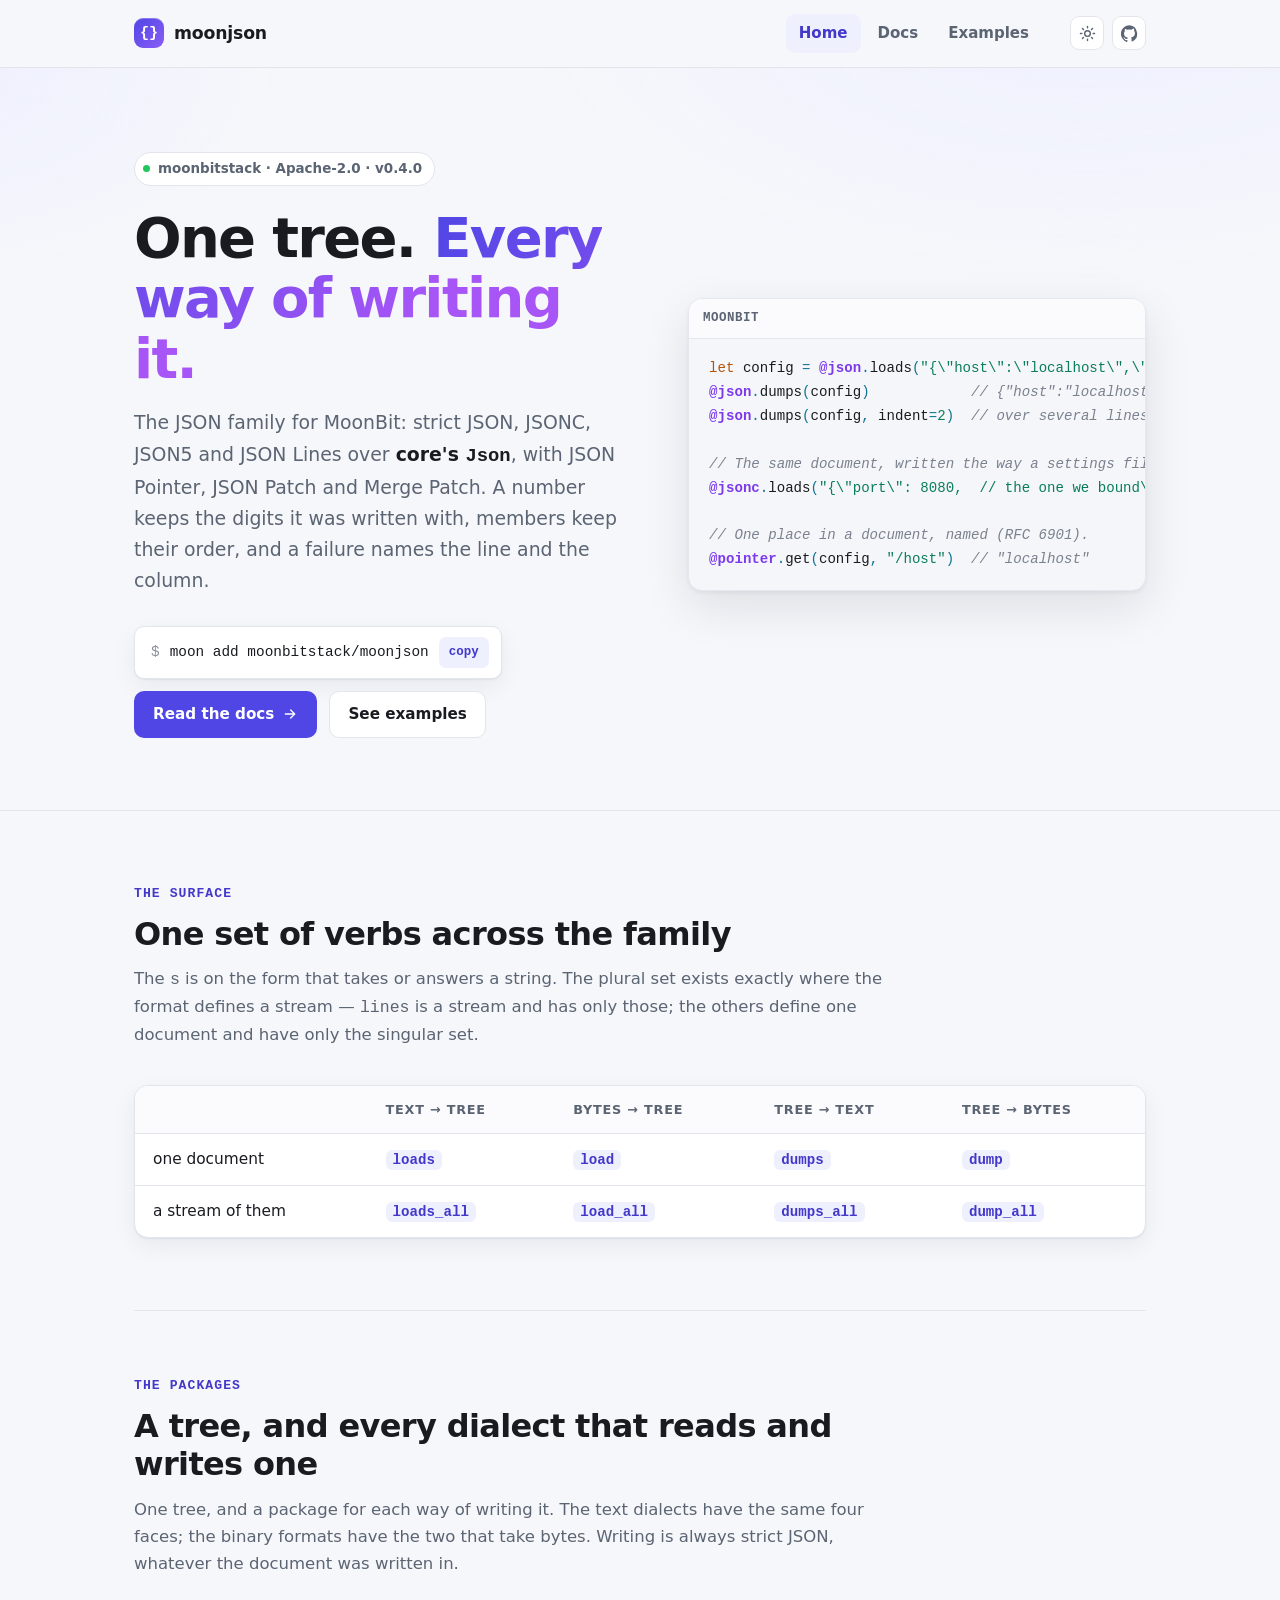
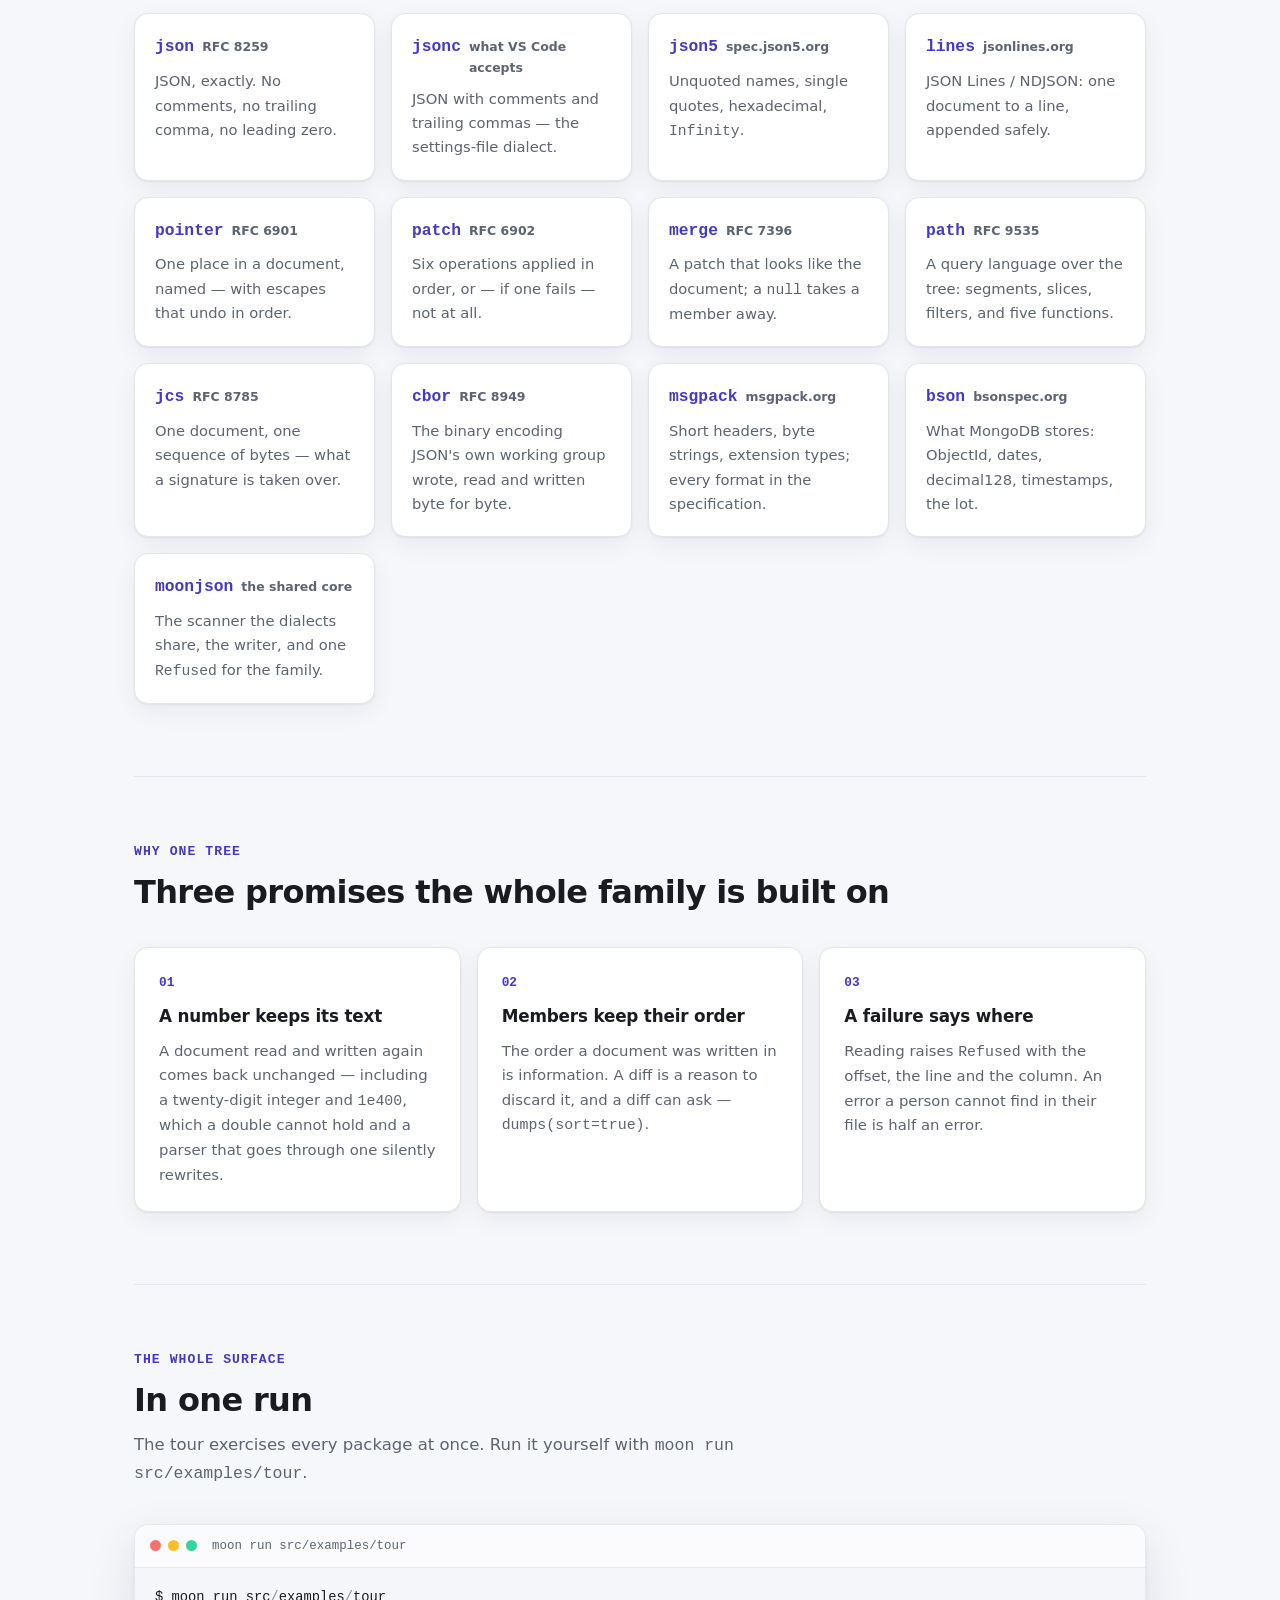
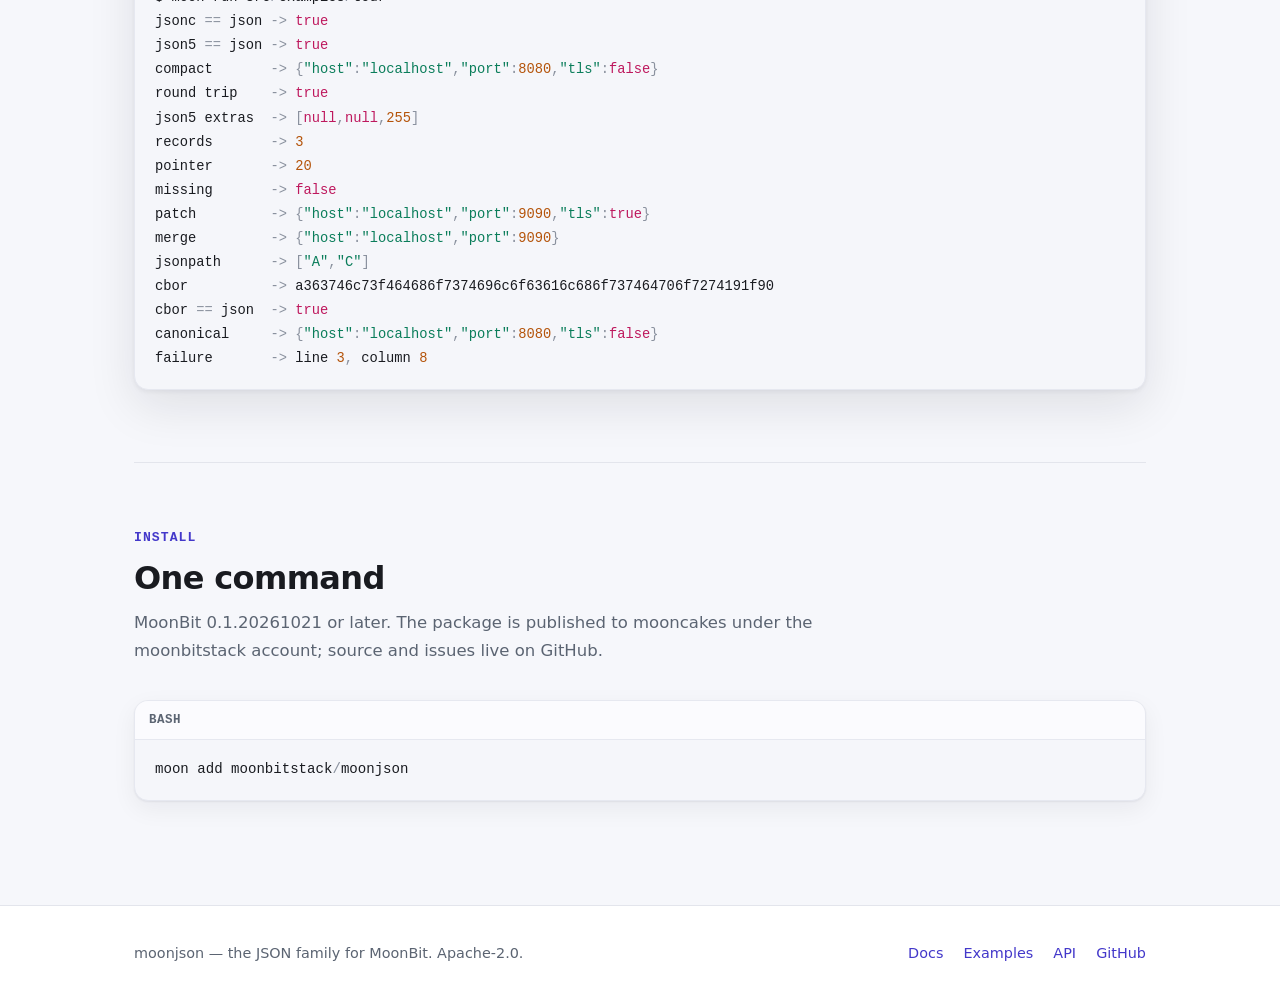
==== docs/index.html @ eb768219 "docs(moonjson): an API reference generated from the interfaces. scripts/gen_api.py joins each packag" ====
<!DOCTYPE html>
<html lang="en-NZ">
  <head>
    <meta charset="utf-8" />
    <meta name="viewport" content="width=device-width, initial-scale=1" />
    <title>moonjson — the JSON family for MoonBit</title>
    <meta
      name="description"
      content="moonjson is the JSON family for MoonBit: RFC 8259 JSON, JSONC, JSON5 and JSON Lines over one data model, with JSON Pointer, JSON Patch and Merge Patch, and failures that name the line and column."
    />
    <link rel="stylesheet" href="assets/style.css" />
    <link
      rel="icon"
      href="data:image/svg+xml,%3Csvg xmlns='http://www.w3.org/2000/svg' viewBox='0 0 32 32'%3E%3Crect width='32' height='32' rx='8' fill='%234f46e5'/%3E%3Ctext x='16' y='22' font-family='monospace' font-size='16' font-weight='bold' fill='white' text-anchor='middle'%3E%7B%7D%3C/text%3E%3C/svg%3E"
    />
    <script>
      // Set the theme before first paint so there is no flash.
      (function () {
        try {
          var t = localStorage.getItem("moonjson-theme");
        } catch (e) {
          t = null;
        }
        if (!t) {
          t = window.matchMedia && window.matchMedia("(prefers-color-scheme: dark)")
            .matches
            ? "dark"
            : "light";
        }
        document.documentElement.setAttribute("data-theme", t);
      })();
    </script>
  </head>
  <body>
    <header class="site-header">
      <div class="inner">
        <a class="wordmark" href="index.html">
          <span class="glyph">{}</span>
          <span>moonjson</span>
        </a>
        <nav class="site-nav" aria-label="Main">
          <a href="index.html" aria-current="page">Home</a>
          <a href="docs.html">Docs</a>
          <a href="examples.html">Examples</a>
        </nav>
        <div class="header-tools">
          <button
            class="icon-button"
            type="button"
            data-theme-toggle
            aria-label="Switch theme"
          >
            <svg class="icon-sun" viewBox="0 0 24 24" fill="none" stroke="currentColor" stroke-width="2" stroke-linecap="round" aria-hidden="true">
              <circle cx="12" cy="12" r="4" />
              <path d="M12 2v2M12 20v2M4.9 4.9l1.4 1.4M17.7 17.7l1.4 1.4M2 12h2M20 12h2M4.9 19.1l1.4-1.4M17.7 6.3l1.4-1.4" />
            </svg>
            <svg class="icon-moon" viewBox="0 0 24 24" fill="none" stroke="currentColor" stroke-width="2" stroke-linecap="round" aria-hidden="true">
              <path d="M21 12.8A9 9 0 1 1 11.2 3a7 7 0 0 0 9.8 9.8z" />
            </svg>
          </button>
          <a
            class="icon-button"
            href="https://github.com/moonbitstack/moonjson"
            aria-label="GitHub repository"
          >
            <svg viewBox="0 0 24 24" fill="currentColor" aria-hidden="true">
              <path d="M12 .5a12 12 0 0 0-3.8 23.4c.6.1.8-.3.8-.6v-2c-3.3.7-4-1.6-4-1.6-.6-1.4-1.4-1.8-1.4-1.8-1-.7.1-.7.1-.7 1.2.1 1.8 1.2 1.8 1.2 1 1.8 2.8 1.3 3.5 1 .1-.8.4-1.3.8-1.6-2.7-.3-5.5-1.3-5.5-6 0-1.2.5-2.3 1.2-3.1-.1-.3-.5-1.5.1-3.2 0 0 1-.3 3.3 1.2a11.5 11.5 0 0 1 6 0C17.3 4.7 18.3 5 18.3 5c.6 1.7.2 2.9.1 3.2.8.8 1.2 1.9 1.2 3.1 0 4.7-2.8 5.7-5.5 6 .4.4.8 1.1.8 2.2v3.3c0 .3.2.7.8.6A12 12 0 0 0 12 .5z" />
            </svg>
          </a>
        </div>
      </div>
    </header>

    <main>
      <div class="hero">
        <div class="inner hero-grid">
          <div>
            <span class="eyebrow"><span class="dot"></span>moonbitstack · Apache-2.0 · v0.4.0</span>
            <h1>One tree. <span class="accent">Every way of writing it.</span></h1>
            <p class="lede">
              The JSON family for MoonBit: strict JSON, JSONC, JSON5 and JSON
              Lines over <strong>core's <code>Json</code></strong>, with JSON
              Pointer, JSON Patch and Merge Patch. A number keeps the digits it
              was written with, members keep their order, and a failure names
              the line and the column.
            </p>
            <div class="hero-actions">
              <span class="install">
                <span class="prompt">$</span>
                <span id="install-command">moon add moonbitstack/moonjson</span>
                <button type="button" data-copy="#install-command">copy</button>
              </span>
              <a class="btn btn-primary" href="docs.html">
                Read the docs
                <svg viewBox="0 0 24 24" fill="none" stroke="currentColor" stroke-width="2" stroke-linecap="round" aria-hidden="true"><path d="M5 12h14M13 6l6 6-6 6" /></svg>
              </a>
              <a class="btn btn-ghost" href="examples.html">See examples</a>
            </div>
          </div>
          <div class="code-card" aria-label="A first look">
            <div class="bar"><span class="lang">moonbit</span><span class="spacer"></span></div>
            <pre data-lang="moonbit">let config = @json.loads("{\"host\":\"localhost\",\"port\":8080}")
@json.dumps(config)            // {"host":"localhost","port":8080}
@json.dumps(config, indent=2)  // over several lines

// The same document, written the way a settings file is written.
@jsonc.loads("{\"port\": 8080,  // the one we bound\n}")

// One place in a document, named (RFC 6901).
@pointer.get(config, "/host")  // "localhost"</pre>
          </div>
        </div>
      </div>

      <div class="wrap">
        <section id="verbs">
          <div class="section-head">
            <div class="kicker">the surface</div>
            <h2>One set of verbs across the family</h2>
            <p>
              The <code>s</code> is on the form that takes or answers a string. The plural set exists exactly where the format
              defines a stream — <code>lines</code> is a stream and has only
              those; the others define one document and have only the singular
              set.
            </p>
          </div>
          <div class="table-card">
            <table>
              <thead>
                <tr>
                  <th></th>
                  <th>text → tree</th>
                  <th>bytes → tree</th>
                  <th>tree → text</th>
                  <th>tree → bytes</th>
                </tr>
              </thead>
              <tbody>
                <tr>
                  <td>one document</td>
                  <td><code>loads</code></td>
                  <td><code>load</code></td>
                  <td><code>dumps</code></td>
                  <td><code>dump</code></td>
                </tr>
                <tr>
                  <td>a stream of them</td>
                  <td><code>loads_all</code></td>
                  <td><code>load_all</code></td>
                  <td><code>dumps_all</code></td>
                  <td><code>dump_all</code></td>
                </tr>
              </tbody>
            </table>
          </div>
        </section>

        <section id="packages">
          <div class="section-head">
            <div class="kicker">the packages</div>
            <h2>A tree, and every dialect that reads and writes one</h2>
            <p>
              One tree, and a package for each way of writing it. The text
              dialects have the same four faces; the binary formats have the two
              that take bytes. Writing is always strict JSON, whatever the
              document was written in.
            </p>
          </div>
          <div class="grid">
            <a class="pkg" href="docs.html#json">
              <span class="name">json <span class="spec">RFC 8259</span></span>
              <p>JSON, exactly. No comments, no trailing comma, no leading zero.</p>
            </a>
            <a class="pkg" href="docs.html#jsonc">
              <span class="name">jsonc <span class="spec">what VS Code accepts</span></span>
              <p>JSON with comments and trailing commas — the settings-file dialect.</p>
            </a>
            <a class="pkg" href="docs.html#json5">
              <span class="name">json5 <span class="spec">spec.json5.org</span></span>
              <p>Unquoted names, single quotes, hexadecimal, <code>Infinity</code>.</p>
            </a>
            <a class="pkg" href="docs.html#lines">
              <span class="name">lines <span class="spec">jsonlines.org</span></span>
              <p>JSON Lines / NDJSON: one document to a line, appended safely.</p>
            </a>
            <a class="pkg" href="docs.html#pointer">
              <span class="name">pointer <span class="spec">RFC 6901</span></span>
              <p>One place in a document, named — with escapes that undo in order.</p>
            </a>
            <a class="pkg" href="docs.html#patch">
              <span class="name">patch <span class="spec">RFC 6902</span></span>
              <p>Six operations applied in order, or — if one fails — not at all.</p>
            </a>
            <a class="pkg" href="docs.html#merge">
              <span class="name">merge <span class="spec">RFC 7396</span></span>
              <p>A patch that looks like the document; a <code>null</code> takes a member away.</p>
            </a>
            <a class="pkg" href="docs.html#path">
              <span class="name">path <span class="spec">RFC 9535</span></span>
              <p>A query language over the tree: segments, slices, filters, and five functions.</p>
            </a>
            <a class="pkg" href="docs.html#jcs">
              <span class="name">jcs <span class="spec">RFC 8785</span></span>
              <p>One document, one sequence of bytes — what a signature is taken over.</p>
            </a>
            <a class="pkg" href="docs.html#binary">
              <span class="name">cbor <span class="spec">RFC 8949</span></span>
              <p>The binary encoding JSON's own working group wrote, read and written byte for byte.</p>
            </a>
            <a class="pkg" href="docs.html#binary">
              <span class="name">msgpack <span class="spec">msgpack.org</span></span>
              <p>Short headers, byte strings, extension types; every format in the specification.</p>
            </a>
            <a class="pkg" href="docs.html#binary">
              <span class="name">bson <span class="spec">bsonspec.org</span></span>
              <p>What MongoDB stores: ObjectId, dates, decimal128, timestamps, the lot.</p>
            </a>
            <a class="pkg" href="docs.html#flavor">
              <span class="name">moonjson <span class="spec">the shared core</span></span>
              <p>The scanner the dialects share, the writer, and one <code>Refused</code> for the family.</p>
            </a>
          </div>
        </section>

        <section id="principles">
          <div class="section-head">
            <div class="kicker">why one tree</div>
            <h2>Three promises the whole family is built on</h2>
          </div>
          <div class="principles">
            <div class="principle">
              <div class="num">01</div>
              <h3>A number keeps its text</h3>
              <p>
                A document read and written again comes back unchanged —
                including a twenty-digit integer and <code>1e400</code>, which a
                double cannot hold and a parser that goes through one silently
                rewrites.
              </p>
            </div>
            <div class="principle">
              <div class="num">02</div>
              <h3>Members keep their order</h3>
              <p>
                The order a document was written in is information. A diff is a
                reason to discard it, and a diff can ask —
                <code>dumps(sort=true)</code>.
              </p>
            </div>
            <div class="principle">
              <div class="num">03</div>
              <h3>A failure says where</h3>
              <p>
                Reading raises <code>Refused</code> with the offset, the line
                and the column. An error a person cannot find in their file is
                half an error.
              </p>
            </div>
          </div>
        </section>

        <section id="tour">
          <div class="section-head">
            <div class="kicker">the whole surface</div>
            <h2>In one run</h2>
            <p>
              The tour exercises every package at once. Run it yourself with
              <code>moon run src/examples/tour</code>.
            </p>
          </div>
          <div class="terminal">
            <div class="bar"><i></i><i></i><i></i><span class="title">moon run src/examples/tour</span></div>
            <pre data-lang="bash"><span class="cmd">$ moon run src/examples/tour</span>
<span class="out">jsonc == json -&gt; true
json5 == json -&gt; true
compact       -&gt; {"host":"localhost","port":8080,"tls":false}
round trip    -&gt; true
json5 extras  -&gt; [null,null,255]
records       -&gt; 3
pointer       -&gt; 20
missing       -&gt; false
patch         -&gt; {"host":"localhost","port":9090,"tls":true}
merge         -&gt; {"host":"localhost","port":9090}
jsonpath      -&gt; ["A","C"]
cbor          -&gt; a363746c73f464686f7374696c6f63616c686f737464706f7274191f90
cbor == json  -&gt; true
canonical     -&gt; {"host":"localhost","port":8080,"tls":false}
failure       -&gt; line 3, column 8</span></pre>
          </div>
        </section>

        <section id="install">
          <div class="section-head">
            <div class="kicker">install</div>
            <h2>One command</h2>
            <p>
              MoonBit 0.1.20261021 or later. The package is published to
              mooncakes under the moonbitstack account; source and issues live
              on GitHub.
            </p>
          </div>
          <div class="code-card">
            <div class="bar"><span class="lang">bash</span><span class="spacer"></span></div>
            <pre data-lang="bash">moon add moonbitstack/moonjson</pre>
          </div>
        </section>
      </div>
    </main>

    <footer class="site-footer">
      <div class="inner">
        <span>moonjson — the JSON family for MoonBit. Apache-2.0.</span>
        <div class="links">
          <a href="docs.html">Docs</a>
          <a href="examples.html">Examples</a>
          <a href="api.html">API</a>
          <a href="https://github.com/moonbitstack/moonjson">GitHub</a>
        </div>
      </div>
    </footer>

    <script src="assets/app.js"></script>
  </body>
</html>
---- docs/assets/style.css ----
/* moonjson — the JSON family for MoonBit.
   A stylesheet with no dependencies: system fonts, CSS variables, and a
   theme that follows the system until a reader says otherwise. */

:root {
  --font-sans: ui-sans-serif, system-ui, -apple-system, "Segoe UI", Roboto,
    "Helvetica Neue", Arial, sans-serif;
  --font-mono: ui-monospace, "Cascadia Code", "JetBrains Mono", "SF Mono", Menlo,
    Consolas, "Liberation Mono", monospace;

  --bg: #f6f7fb;
  --surface: #ffffff;
  --surface-2: #fbfbfe;
  --text: #191b20;
  --muted: #5b6472;
  --border: #e3e5ec;
  --border-strong: #d3d6e0;
  --accent: #4f46e5;
  --accent-hover: #4338ca;
  --accent-soft: #eef0fe;
  --accent-text: #4338ca;
  --code-bg: #f5f6fa;
  --code-border: #e6e8f0;
  --shadow: 0 1px 2px rgb(20 22 30 / 6%), 0 8px 24px rgb(20 22 30 / 6%);
  --shadow-lg: 0 2px 4px rgb(20 22 30 / 5%), 0 16px 48px rgb(20 22 30 / 10%);

  --syn-comment: #7a828f;
  --syn-string: #0a7d5a;
  --syn-number: #b45309;
  --syn-keyword: #7c3aed;
  --syn-literal: #be185d;
  --syn-punct: #8a919e;
  --syn-attr: #0e7490;

  --radius: 14px;
  --max: 1060px;
}

[data-theme="dark"] {
  --bg: #0e1014;
  --surface: #16191f;
  --surface-2: #1b1f27;
  --text: #e8eaef;
  --muted: #99a2b1;
  --border: #262b35;
  --border-strong: #333a46;
  --accent: #8b8cf9;
  --accent-hover: #a5a6fb;
  --accent-soft: #1d2033;
  --accent-text: #b4b6fd;
  --code-bg: #12151c;
  --code-border: #232935;
  --shadow: 0 1px 2px rgb(0 0 0 / 40%), 0 8px 24px rgb(0 0 0 / 30%);
  --shadow-lg: 0 2px 4px rgb(0 0 0 / 40%), 0 16px 48px rgb(0 0 0 / 45%);

  --syn-comment: #6f7887;
  --syn-string: #6ee7b7;
  --syn-number: #fbbf24;
  --syn-keyword: #c4b5fd;
  --syn-literal: #f9a8d4;
  --syn-punct: #7d8595;
  --syn-attr: #67e8f9;
}

* {
  box-sizing: border-box;
}

html {
  scroll-behavior: smooth;
}

body {
  margin: 0;
  font-family: var(--font-sans);
  font-size: 16.5px;
  line-height: 1.65;
  color: var(--text);
  background: var(--bg);
  -webkit-font-smoothing: antialiased;
}

a {
  color: var(--accent-text);
  text-decoration: none;
}

a:hover {
  text-decoration: underline;
}

code,
pre,
.mono {
  font-family: var(--font-mono);
}

/* ---------- header ---------- */

.site-header {
  position: sticky;
  top: 0;
  z-index: 50;
  background: color-mix(in srgb, var(--bg) 82%, transparent);
  backdrop-filter: blur(12px);
  border-bottom: 1px solid var(--border);
}

.site-header .inner {
  max-width: var(--max);
  margin: 0 auto;
  padding: 14px 24px;
  display: flex;
  align-items: center;
  gap: 28px;
}

.wordmark {
  display: flex;
  align-items: center;
  gap: 10px;
  font-weight: 700;
  font-size: 1.08rem;
  letter-spacing: -0.01em;
  color: var(--text);
  white-space: nowrap;
}

.wordmark:hover {
  text-decoration: none;
}

.wordmark .glyph {
  display: grid;
  place-items: center;
  width: 30px;
  height: 30px;
  border-radius: 9px;
  background: linear-gradient(135deg, var(--accent), #8b5cf6);
  color: #fff;
  font-family: var(--font-mono);
  font-size: 0.95rem;
  font-weight: 700;
  box-shadow: inset 0 1px 0 rgb(255 255 255 / 25%);
}

.wordmark .dim {
  color: var(--muted);
  font-weight: 500;
}

.site-nav {
  display: flex;
  gap: 4px;
  margin-left: auto;
}

.site-nav a {
  padding: 7px 13px;
  border-radius: 9px;
  color: var(--muted);
  font-size: 0.94rem;
  font-weight: 550;
}

.site-nav a:hover {
  color: var(--text);
  background: var(--accent-soft);
  text-decoration: none;
}

.site-nav a[aria-current="page"] {
  color: var(--accent-text);
  background: var(--accent-soft);
}

.header-tools {
  display: flex;
  align-items: center;
  gap: 8px;
}

.icon-button {
  display: grid;
  place-items: center;
  width: 34px;
  height: 34px;
  border: 1px solid var(--border);
  border-radius: 9px;
  background: var(--surface);
  color: var(--muted);
  cursor: pointer;
}

.icon-button:hover {
  color: var(--text);
  border-color: var(--border-strong);
}

.icon-button svg {
  width: 17px;
  height: 17px;
}

[data-theme="dark"] .icon-sun,
.icon-moon {
  display: none;
}

[data-theme="dark"] .icon-moon {
  display: block;
}

/* ---------- hero ---------- */

.hero {
  position: relative;
  overflow: hidden;
  border-bottom: 1px solid var(--border);
  background:
    radial-gradient(60rem 30rem at 85% -10%, var(--accent-soft), transparent 60%),
    radial-gradient(40rem 24rem at -5% 0%, var(--accent-soft), transparent 55%),
    var(--bg);
}

.hero .inner {
  position: relative;
  max-width: var(--max);
  margin: 0 auto;
  padding: 84px 24px 72px;
}

.hero-grid {
  display: grid;
  grid-template-columns: minmax(0, 1.05fr) minmax(0, 0.95fr);
  gap: 48px;
  align-items: center;
}

.hero-grid .code-card {
  box-shadow: var(--shadow-lg);
}

@media (max-width: 900px) {
  .hero-grid {
    grid-template-columns: 1fr;
    gap: 32px;
  }
}

.hero .eyebrow {
  display: inline-flex;
  align-items: center;
  gap: 8px;
  padding: 5px 12px 5px 8px;
  border: 1px solid var(--border);
  border-radius: 999px;
  background: var(--surface);
  color: var(--muted);
  font-size: 0.84rem;
  font-weight: 550;
  margin-bottom: 22px;
}

.hero .eyebrow .dot {
  width: 7px;
  height: 7px;
  border-radius: 50%;
  background: #22c55e;
}

.hero h1 {
  margin: 0 0 18px;
  font-size: clamp(2.2rem, 5.2vw, 3.5rem);
  line-height: 1.08;
  letter-spacing: -0.03em;
  font-weight: 750;
  max-width: 16em;
}

.hero h1 .accent {
  background: linear-gradient(120deg, var(--accent), #a855f7 70%);
  -webkit-background-clip: text;
  background-clip: text;
  color: transparent;
}

.hero .lede {
  margin: 0 0 30px;
  max-width: 44em;
  font-size: clamp(1.02rem, 1.6vw, 1.18rem);
  color: var(--muted);
}

.hero .lede strong {
  color: var(--text);
  font-weight: 600;
}

.hero-actions {
  display: flex;
  flex-wrap: wrap;
  gap: 12px;
  align-items: center;
}

.btn {
  display: inline-flex;
  align-items: center;
  gap: 8px;
  padding: 10px 18px;
  border-radius: 10px;
  font-size: 0.95rem;
  font-weight: 600;
  border: 1px solid transparent;
  cursor: pointer;
  white-space: nowrap;
}

.btn-primary {
  background: var(--accent);
  color: #fff;
}

.btn-primary:hover {
  background: var(--accent-hover);
  text-decoration: none;
}

.btn-ghost {
  background: var(--surface);
  border-color: var(--border);
  color: var(--text);
}

.btn-ghost:hover {
  border-color: var(--border-strong);
  text-decoration: none;
}

.btn svg {
  width: 16px;
  height: 16px;
}

.install {
  display: inline-flex;
  align-items: center;
  gap: 10px;
  padding: 10px 12px 10px 16px;
  border: 1px solid var(--border);
  border-radius: 10px;
  background: var(--surface);
  font-family: var(--font-mono);
  font-size: 0.9rem;
  box-shadow: var(--shadow);
}

.install .prompt {
  color: var(--syn-punct);
  user-select: none;
}

.install button {
  border: none;
  background: var(--accent-soft);
  color: var(--accent-text);
  font: inherit;
  font-size: 0.78rem;
  font-weight: 650;
  padding: 5px 10px;
  border-radius: 7px;
  cursor: pointer;
}

.install button:hover {
  filter: brightness(0.96);
}

/* ---------- layout ---------- */

.wrap {
  max-width: var(--max);
  margin: 0 auto;
  padding: 0 24px;
}

section {
  padding: 72px 0 8px;
}

section + section {
  border-top: 1px solid var(--border);
  margin-top: 64px;
  padding-top: 64px;
}

.section-head {
  max-width: 46em;
  margin-bottom: 36px;
}

.section-head .kicker {
  font-family: var(--font-mono);
  font-size: 0.82rem;
  font-weight: 600;
  letter-spacing: 0.08em;
  text-transform: uppercase;
  color: var(--accent-text);
  margin-bottom: 10px;
}

.section-head h2 {
  margin: 0 0 12px;
  font-size: clamp(1.5rem, 2.6vw, 2rem);
  letter-spacing: -0.02em;
  line-height: 1.2;
}

.section-head p {
  margin: 0;
  color: var(--muted);
}

/* ---------- verb table ---------- */

.table-card {
  border: 1px solid var(--border);
  border-radius: var(--radius);
  background: var(--surface);
  box-shadow: var(--shadow);
  overflow: hidden;
}

table {
  width: 100%;
  border-collapse: collapse;
  font-size: 0.96rem;
}

th,
td {
  padding: 13px 18px;
  text-align: left;
  border-bottom: 1px solid var(--border);
}

thead th {
  font-size: 0.8rem;
  letter-spacing: 0.06em;
  text-transform: uppercase;
  color: var(--muted);
  background: var(--surface-2);
  font-weight: 650;
}

tbody tr:last-child td {
  border-bottom: none;
}

td code,
th code {
  font-size: 0.92em;
}

:where(td, th) code {
  background: var(--accent-soft);
  color: var(--accent-text);
  padding: 2px 7px;
  border-radius: 6px;
  font-weight: 550;
}

:where(td, th) .plain {
  background: none;
  color: inherit;
  padding: 0;
}

/* ---------- package grid ---------- */

.grid {
  display: grid;
  grid-template-columns: repeat(auto-fill, minmax(240px, 1fr));
  gap: 16px;
}

.pkg {
  display: block;
  padding: 20px;
  border: 1px solid var(--border);
  border-radius: var(--radius);
  background: var(--surface);
  box-shadow: var(--shadow);
  color: var(--text);
  transition: transform 0.15s ease, border-color 0.15s ease;
}

.pkg:hover {
  transform: translateY(-2px);
  border-color: var(--accent);
  text-decoration: none;
}

.pkg .name {
  display: flex;
  align-items: baseline;
  gap: 8px;
  font-family: var(--font-mono);
  font-weight: 700;
  font-size: 1.02rem;
  color: var(--accent-text);
}

.pkg .spec {
  font-size: 0.78rem;
  color: var(--muted);
  font-family: var(--font-sans);
  font-weight: 550;
}

.pkg p {
  margin: 8px 0 0;
  font-size: 0.92rem;
  color: var(--muted);
}

/* ---------- principles ---------- */

.principles {
  display: grid;
  grid-template-columns: repeat(auto-fit, minmax(260px, 1fr));
  gap: 16px;
}

.principle {
  padding: 24px;
  border: 1px solid var(--border);
  border-radius: var(--radius);
  background: var(--surface);
  box-shadow: var(--shadow);
}

.principle .num {
  font-family: var(--font-mono);
  font-size: 0.8rem;
  color: var(--accent-text);
  font-weight: 700;
  margin-bottom: 10px;
}

.principle h3 {
  margin: 0 0 8px;
  font-size: 1.05rem;
  letter-spacing: -0.01em;
}

.principle p {
  margin: 0;
  font-size: 0.93rem;
  color: var(--muted);
}

/* ---------- code cards ---------- */

.code-card {
  border: 1px solid var(--code-border);
  border-radius: var(--radius);
  background: var(--code-bg);
  overflow: hidden;
  box-shadow: var(--shadow);
}

.code-card .bar {
  display: flex;
  align-items: center;
  gap: 8px;
  padding: 9px 14px;
  border-bottom: 1px solid var(--code-border);
  background: var(--surface-2);
  font-size: 0.78rem;
  color: var(--muted);
  font-family: var(--font-mono);
}

.code-card .bar .lang {
  font-weight: 650;
  letter-spacing: 0.04em;
  text-transform: uppercase;
}

.code-card .bar .spacer {
  margin-left: auto;
}

.code-card pre {
  margin: 0;
  padding: 18px 20px;
  overflow-x: auto;
  font-size: 0.88rem;
  line-height: 1.7;
  tab-size: 2;
}

.copy {
  border: none;
  background: none;
  color: var(--muted);
  font: inherit;
  font-size: 0.74rem;
  font-weight: 650;
  letter-spacing: 0.04em;
  text-transform: uppercase;
  cursor: pointer;
  padding: 2px 6px;
  border-radius: 6px;
}

.copy:hover {
  color: var(--accent-text);
  background: var(--accent-soft);
}

/* ---------- terminal ---------- */

.terminal {
  border: 1px solid var(--code-border);
  border-radius: var(--radius);
  background: var(--code-bg);
  overflow: hidden;
  box-shadow: var(--shadow-lg);
}

.terminal .bar {
  display: flex;
  align-items: center;
  gap: 7px;
  padding: 11px 15px;
  border-bottom: 1px solid var(--code-border);
  background: var(--surface-2);
}

.terminal .bar i {
  width: 11px;
  height: 11px;
  border-radius: 50%;
  background: var(--border-strong);
}

.terminal .bar i:first-child {
  background: #f87171;
}

.terminal .bar i:nth-child(2) {
  background: #fbbf24;
}

.terminal .bar i:nth-child(3) {
  background: #34d399;
}

.terminal .bar .title {
  margin-left: 8px;
  font-family: var(--font-mono);
  font-size: 0.78rem;
  color: var(--muted);
}

.terminal pre {
  margin: 0;
  padding: 18px 20px;
  font-size: 0.86rem;
  line-height: 1.75;
  overflow-x: auto;
}

.terminal .out {
  color: var(--syn-string);
}

.terminal .cmd {
  color: var(--syn-keyword);
}

/* ---------- examples ---------- */

.example {
  border: 1px solid var(--border);
  border-radius: var(--radius);
  background: var(--surface);
  box-shadow: var(--shadow);
  overflow: hidden;
  margin-bottom: 28px;
}

.example .head {
  display: flex;
  align-items: baseline;
  gap: 12px;
  padding: 18px 22px 0;
}

.example .head .n {
  font-family: var(--font-mono);
  color: var(--accent-text);
  font-weight: 700;
  font-size: 0.9rem;
}

.example .head h3 {
  margin: 0;
  font-size: 1.08rem;
  letter-spacing: -0.01em;
}

.example .body {
  padding: 14px 22px 22px;
}

.example .body > p {
  margin: 0 0 14px;
  color: var(--muted);
  font-size: 0.95rem;
}

.example .code-card {
  box-shadow: none;
  background: var(--surface-2);
}

.example .output-label {
  display: flex;
  align-items: center;
  gap: 8px;
  margin: 16px 0 8px;
  font-size: 0.78rem;
  font-weight: 700;
  letter-spacing: 0.07em;
  text-transform: uppercase;
  color: var(--muted);
}

.example .output-label::after {
  content: "";
  flex: 1;
  height: 1px;
  background: var(--border);
}

.example pre.out {
  margin: 0;
  padding: 14px 16px;
  border: 1px solid var(--code-border);
  border-radius: 10px;
  background: var(--code-bg);
  font-size: 0.86rem;
  line-height: 1.7;
  overflow-x: auto;
}

/* ---------- prose ---------- */

.prose {
  max-width: 46em;
}

.prose h3 {
  margin: 40px 0 12px;
  font-size: 1.2rem;
  letter-spacing: -0.01em;
}

.prose h3:first-child {
  margin-top: 0;
}

.prose p {
  margin: 0 0 16px;
  color: var(--muted);
}

.prose p code,
.prose li code {
  background: var(--accent-soft);
  color: var(--accent-text);
  padding: 2px 6px;
  border-radius: 6px;
  font-size: 0.9em;
}

.prose ul {
  margin: 0 0 16px;
  padding-left: 22px;
  color: var(--muted);
}

.prose li {
  margin-bottom: 6px;
}

.prose .code-card,
.prose .table-card {
  margin: 20px 0 24px;
}

.note {
  border-left: 3px solid var(--accent);
  background: var(--accent-soft);
  border-radius: 0 10px 10px 0;
  padding: 14px 18px;
  margin: 20px 0;
  color: var(--text);
  font-size: 0.95rem;
}

.note .label {
  display: block;
  font-size: 0.76rem;
  font-weight: 700;
  letter-spacing: 0.07em;
  text-transform: uppercase;
  color: var(--accent-text);
  margin-bottom: 4px;
}

/* ---------- docs layout ---------- */

.docs-layout {
  display: grid;
  grid-template-columns: 210px minmax(0, 1fr);
  gap: 48px;
  align-items: start;
}

.docs-toc {
  position: sticky;
  top: 84px;
  font-size: 0.9rem;
}

.docs-toc .title {
  font-size: 0.76rem;
  font-weight: 700;
  letter-spacing: 0.08em;
  text-transform: uppercase;
  color: var(--muted);
  margin-bottom: 10px;
}

.docs-toc a {
  display: block;
  padding: 6px 10px;
  border-radius: 8px;
  color: var(--muted);
  border-left: 2px solid transparent;
}

.docs-toc a:hover,
.docs-toc a.active {
  color: var(--accent-text);
  background: var(--accent-soft);
  text-decoration: none;
}

.docs-body section {
  padding: 0;
  margin: 0 0 56px;
  border: none;
}

.docs-body section + section {
  border: none;
  margin: 0 0 56px;
  padding: 0;
}

@media (max-width: 860px) {
  .docs-layout {
    grid-template-columns: 1fr;
    gap: 24px;
  }

  .docs-toc {
    position: static;
    display: flex;
    flex-wrap: wrap;
    gap: 4px;
  }

  .docs-toc .title {
    display: none;
  }
}

/* ---------- footer ---------- */

.site-footer {
  margin-top: 96px;
  border-top: 1px solid var(--border);
  background: var(--surface);
}

.site-footer .inner {
  max-width: var(--max);
  margin: 0 auto;
  padding: 36px 24px;
  display: flex;
  flex-wrap: wrap;
  gap: 20px;
  align-items: center;
  justify-content: space-between;
  color: var(--muted);
  font-size: 0.9rem;
}

.site-footer .links {
  display: flex;
  gap: 20px;
}

/* ---------- syntax ---------- */

.tok-comment {
  color: var(--syn-comment);
  font-style: italic;
}

.tok-string {
  color: var(--syn-string);
}

.tok-number {
  color: var(--syn-number);
}

.tok-keyword {
  color: var(--syn-keyword);
  font-weight: 600;
}

.tok-literal {
  color: var(--syn-literal);
}

.tok-attr {
  color: var(--syn-attr);
}

.tok-punct {
  color: var(--syn-punct);
}

/* ---------- responsive ---------- */

@media (max-width: 640px) {
  body {
    font-size: 15.5px;
  }

  .site-header .inner {
    padding: 12px 16px;
    gap: 12px;
  }

  .site-nav {
    order: 3;
    width: 100%;
    margin-left: 0;
    overflow-x: auto;
  }

  .hero .inner,
  .wrap {
    padding-left: 16px;
    padding-right: 16px;
  }

  .hero .inner {
    padding-top: 56px;
    padding-bottom: 48px;
  }

  th,
  td {
    padding: 10px 12px;
  }
}

/* API reference. One card per item, the declaration in monospace above the
   sentence the source wrote about it; members of a type sit under it, quieter,
   because a field is read after the type it belongs to. */
.api-body {
  display: grid;
  gap: 14px;
}

.api-item {
  background: var(--surface);
  border: 1px solid var(--border);
  border-radius: 12px;
  padding: 16px 18px;
  box-shadow: var(--shadow);
}

.api-item h3 {
  margin: 0 0 10px;
  font-family: var(--font-mono);
  font-size: 0.95rem;
  font-weight: 600;
  letter-spacing: -0.01em;
}

.api-signature {
  display: block;
  margin: 0;
  padding: 8px 10px;
  background: var(--code-bg);
  border: 1px solid var(--code-border);
  border-radius: 8px;
  font-family: var(--font-mono);
  font-size: 0.84rem;
  line-height: 1.55;
  white-space: pre;
  overflow-x: auto;
  color: var(--text);
}

.api-item p {
  margin: 10px 0 0;
}

.api-item p code {
  font-size: 0.88em;
}

.api-members {
  margin-top: 14px;
  padding-top: 12px;
  border-top: 1px dashed var(--border);
}

.api-label {
  margin-bottom: 8px;
  font-size: 0.7rem;
  letter-spacing: 0.09em;
  text-transform: uppercase;
  color: var(--muted);
}

.api-members ul {
  display: grid;
  gap: 10px;
  margin: 0;
  padding: 0;
  list-style: none;
}

.api-members li {
  display: grid;
  gap: 2px;
  padding-left: 12px;
  border-left: 2px solid var(--accent-soft);
}

.api-members .api-member .api-signature {
  padding: 0;
  background: none;
  border: 0;
  color: var(--accent-text);
  font-size: 0.8rem;
}

.api-members p {
  margin: 0;
  font-size: 0.92rem;
  color: var(--muted);
}
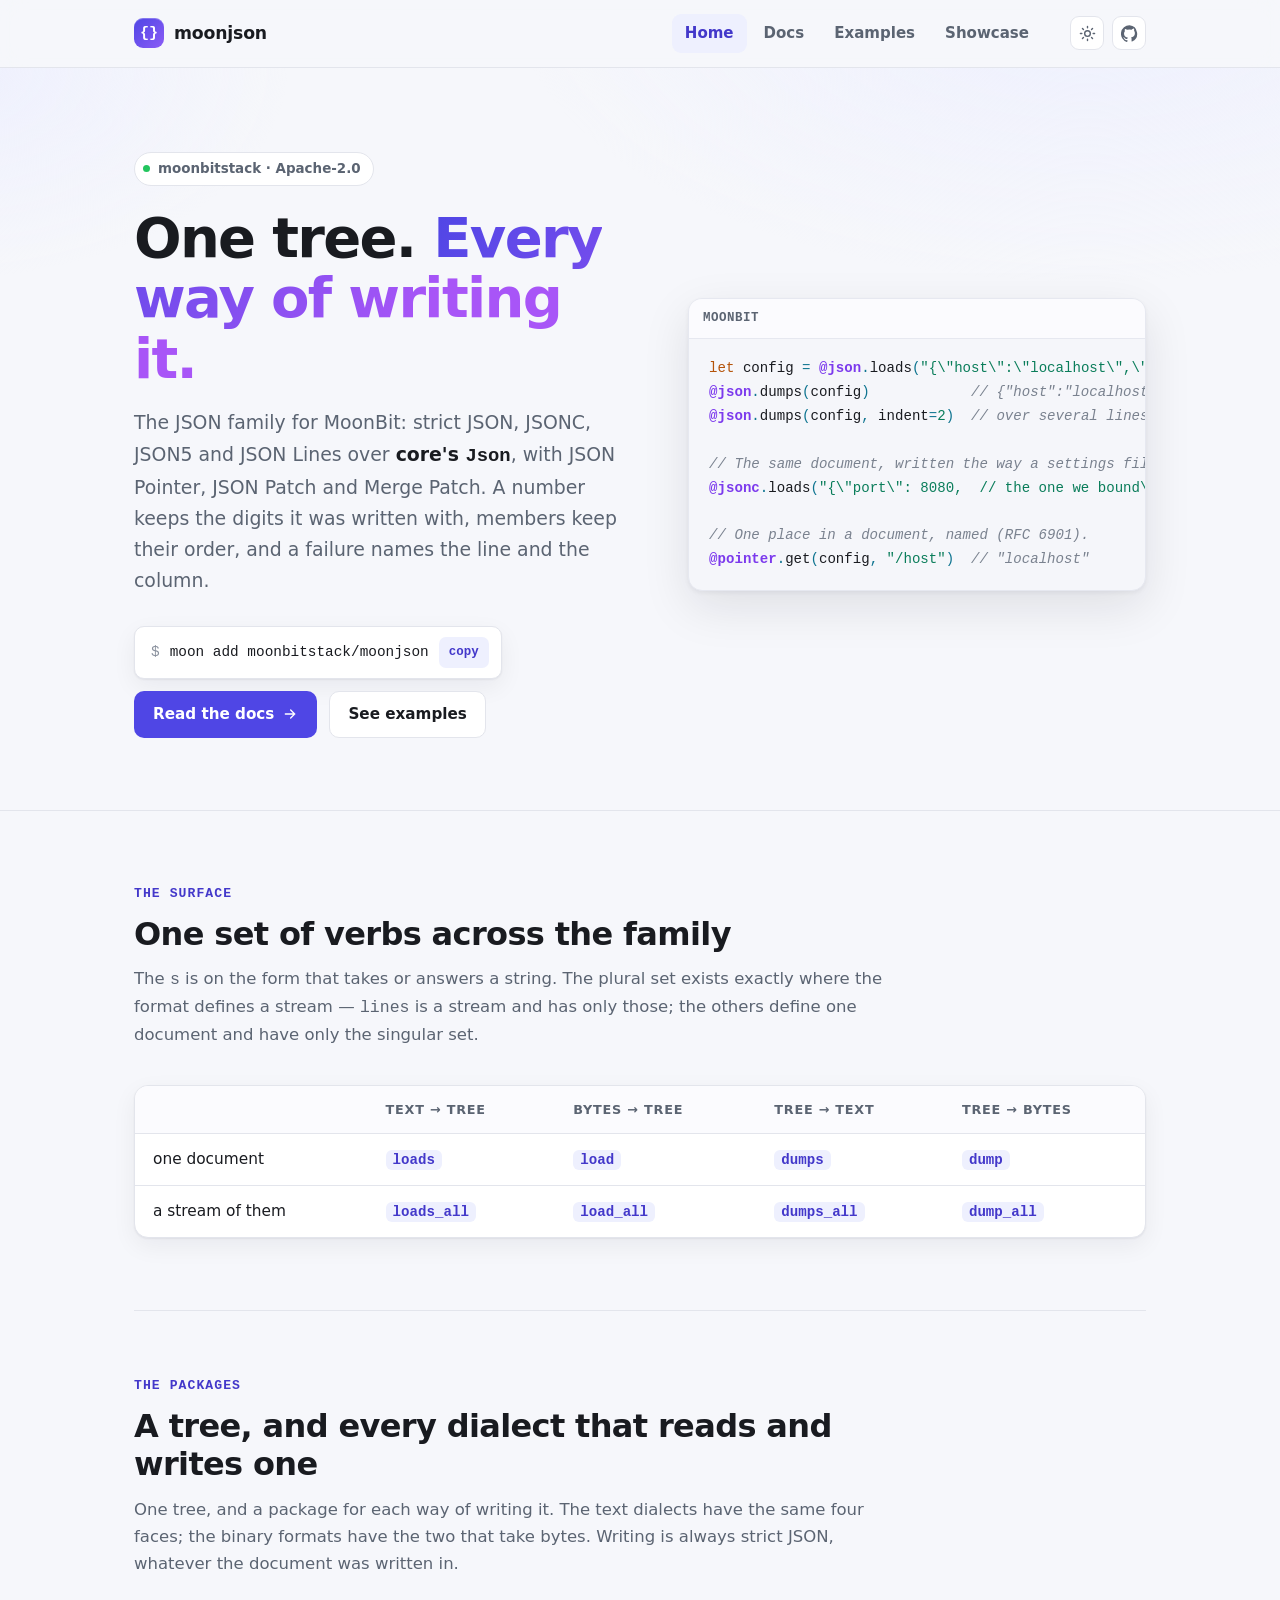
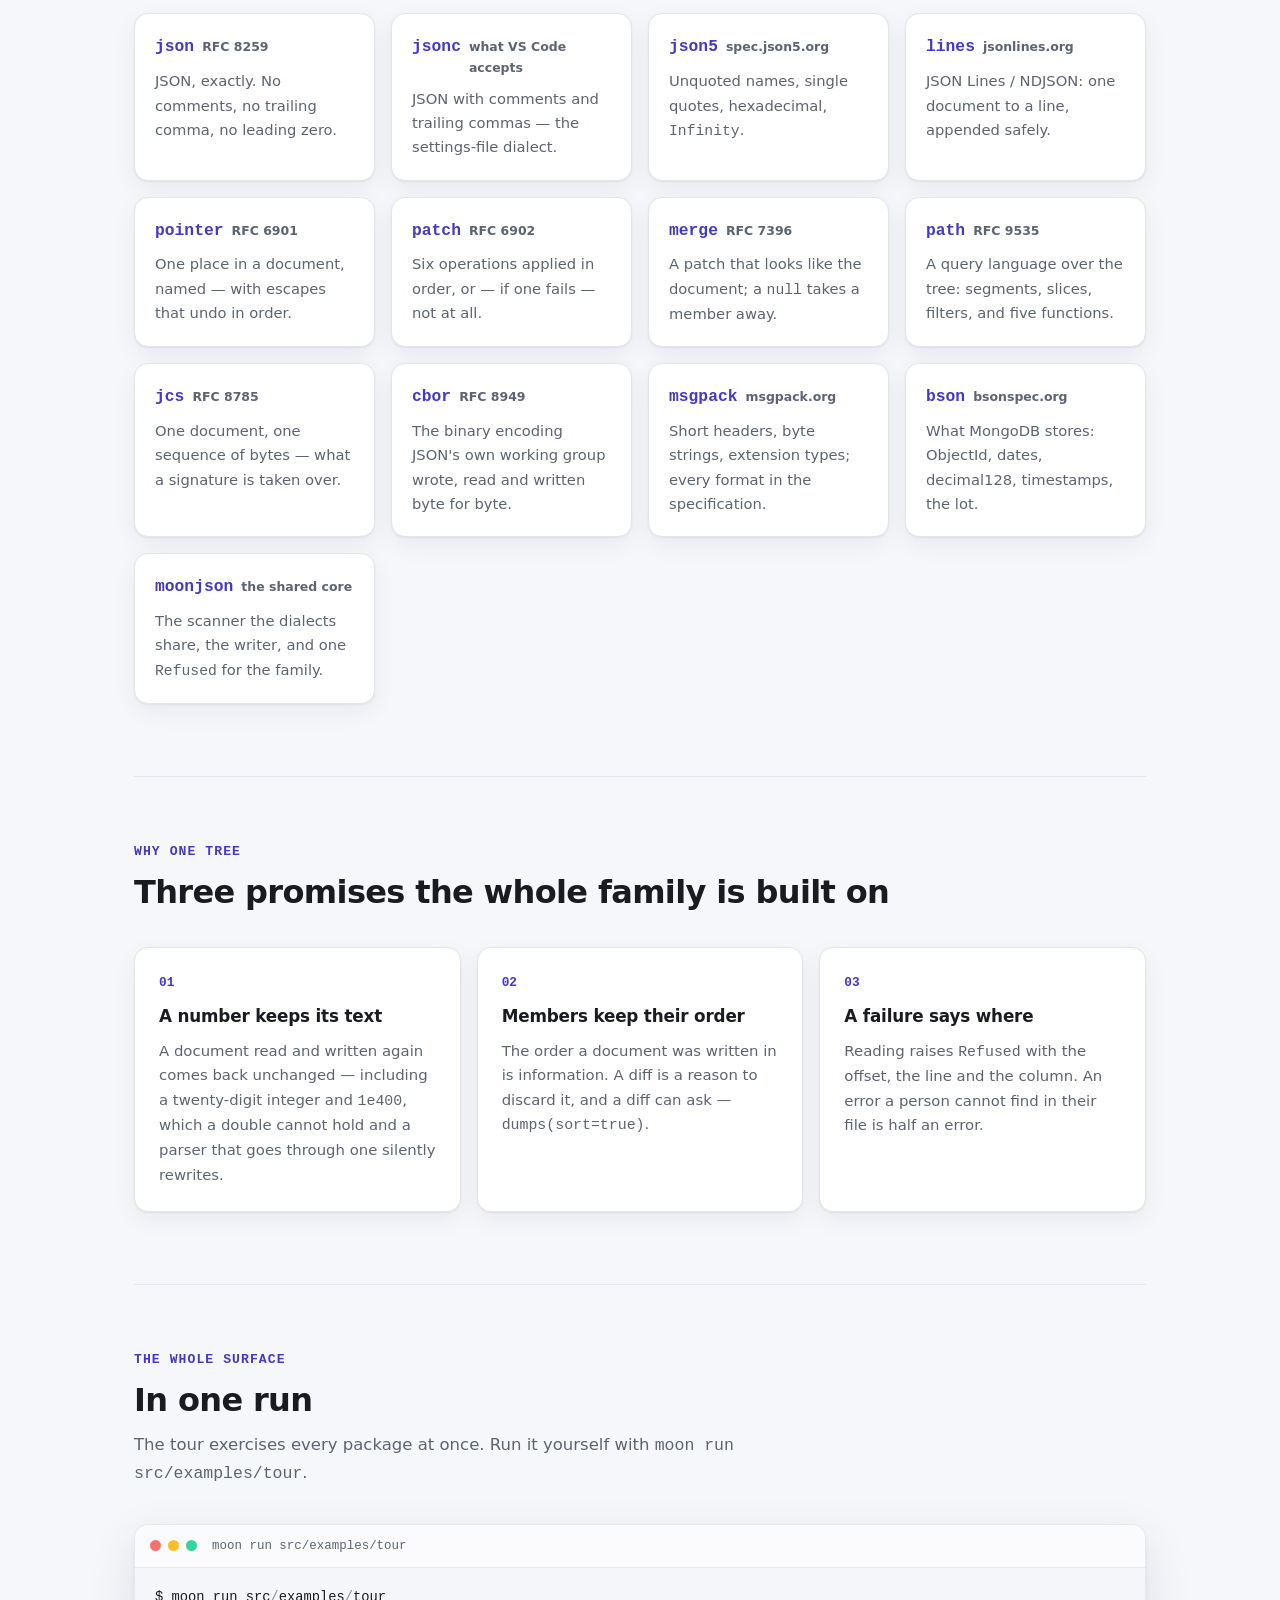
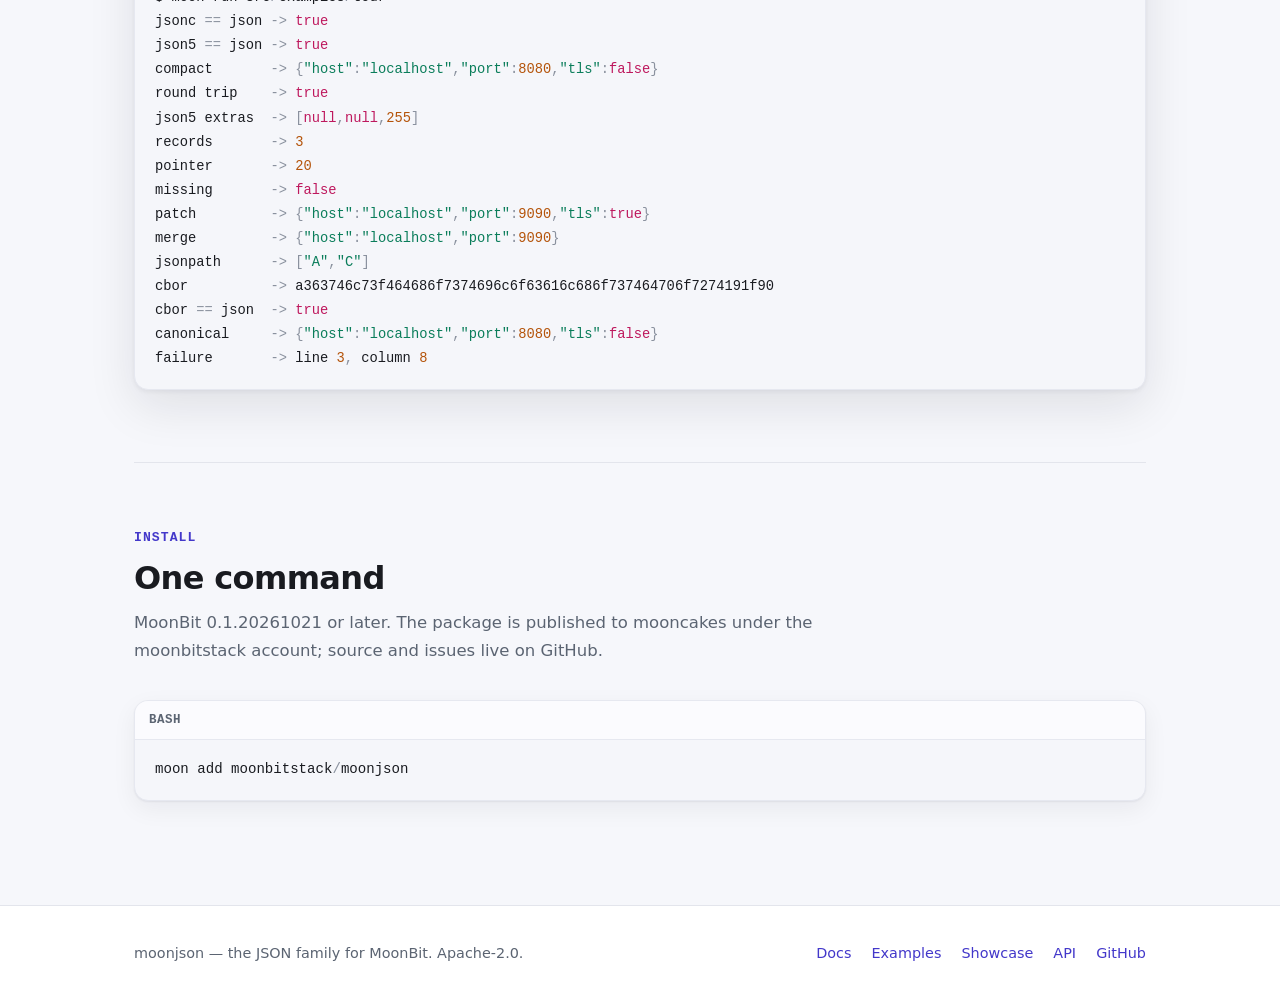
==== commit dad2637f: "docs: an interactive showcase page, custom scrollbars, and a showcase example Add docs/showcase.html" ====
--- a/docs/index.html
+++ b/docs/index.html
@@ -42,6 +42,7 @@
           <a href="index.html" aria-current="page">Home</a>
           <a href="docs.html">Docs</a>
           <a href="examples.html">Examples</a>
+          <a href="showcase.html">Showcase</a>
         </nav>
         <div class="header-tools">
           <button
@@ -75,7 +76,7 @@
       <div class="hero">
         <div class="inner hero-grid">
           <div>
-            <span class="eyebrow"><span class="dot"></span>moonbitstack · Apache-2.0 · v0.4.0</span>
+            <span class="eyebrow"><span class="dot"></span>moonbitstack · Apache-2.0</span>
             <h1>One tree. <span class="accent">Every way of writing it.</span></h1>
             <p class="lede">
               The JSON family for MoonBit: strict JSON, JSONC, JSON5 and JSON
@@ -313,6 +314,7 @@
         <div class="links">
           <a href="docs.html">Docs</a>
           <a href="examples.html">Examples</a>
+          <a href="showcase.html">Showcase</a>
           <a href="api.html">API</a>
           <a href="https://github.com/moonbitstack/moonjson">GitHub</a>
         </div>
--- a/docs/assets/style.css
+++ b/docs/assets/style.css
@@ -876,7 +876,7 @@
 
 @media (max-width: 860px) {
   .docs-layout {
-    grid-template-columns: 1fr;
+    grid-template-columns: minmax(0, 1fr);
     gap: 24px;
   }
 
@@ -991,10 +991,12 @@
    because a field is read after the type it belongs to. */
 .api-body {
   display: grid;
+  grid-template-columns: minmax(0, 1fr);
   gap: 14px;
 }
 
 .api-item {
+  min-width: 0;
   background: var(--surface);
   border: 1px solid var(--border);
   border-radius: 12px;
@@ -1012,6 +1014,7 @@
 
 .api-signature {
   display: block;
+  max-width: 100%;
   margin: 0;
   padding: 8px 10px;
   background: var(--code-bg);
@@ -1057,6 +1060,7 @@
 
 .api-members li {
   display: grid;
+  grid-template-columns: minmax(0, 1fr);
   gap: 2px;
   padding-left: 12px;
   border-left: 2px solid var(--accent-soft);
@@ -1075,3 +1079,126 @@
   font-size: 0.92rem;
   color: var(--muted);
 }
+
+/* ---------- scrollbars ---------- */
+
+/* WebKit engines (Chrome, Safari, Edge) read these. */
+::-webkit-scrollbar {
+  width: 10px;
+  height: 10px;
+}
+::-webkit-scrollbar-track {
+  background: transparent;
+}
+::-webkit-scrollbar-thumb {
+  background: var(--border-strong);
+  border: 2px solid transparent;
+  background-clip: padding-box;
+  border-radius: 999px;
+}
+::-webkit-scrollbar-thumb:hover {
+  background: var(--muted);
+  border: 2px solid transparent;
+  background-clip: padding-box;
+}
+
+/* Firefox reads the standard properties. Chrome ignores ::-webkit-scrollbar
+   when scrollbar-color is set, so this is scoped to engines that do not have
+   ::-webkit-scrollbar at all. */
+@supports not selector(::-webkit-scrollbar) {
+  html {
+    scrollbar-width: thin;
+    scrollbar-color: var(--border-strong) transparent;
+  }
+}
+
+/* Code is read to be typed: no ligatures that turn >= into ≥ or => into ⇒. */
+html,
+button,
+input,
+textarea,
+select {
+  font-variant-ligatures: no-contextual;
+}
+
+/* ---------- showcase ---------- */
+
+.tabs {
+  display: flex;
+  flex-wrap: wrap;
+  gap: 8px;
+  margin: 0 0 14px;
+}
+.tabs button {
+  font: inherit;
+  font-size: 0.82rem;
+  font-weight: 600;
+  padding: 6px 12px;
+  border: 1px solid var(--border);
+  border-radius: 999px;
+  background: var(--surface);
+  color: var(--muted);
+  cursor: pointer;
+}
+.tabs button:hover {
+  border-color: var(--border-strong);
+  color: var(--text);
+}
+.tabs button[aria-selected="true"] {
+  background: var(--accent-soft);
+  border-color: color-mix(in srgb, var(--accent) 32%, var(--border));
+  color: var(--accent-text);
+}
+.controls {
+  display: flex;
+  flex-wrap: wrap;
+  gap: 16px;
+  align-items: center;
+  margin: 0 0 14px;
+}
+.controls label {
+  display: inline-flex;
+  align-items: center;
+  gap: 6px;
+  font-size: 0.86rem;
+  color: var(--muted);
+}
+.controls select {
+  font: inherit;
+  font-size: 0.86rem;
+  padding: 4px 8px;
+  border: 1px solid var(--border);
+  border-radius: 8px;
+  background: var(--surface);
+  color: var(--text);
+}
+.demo-grid {
+  display: grid;
+  grid-template-columns: minmax(0, 1fr) minmax(0, 1fr);
+  gap: 16px;
+}
+.demo-grid textarea {
+  width: 100%;
+  min-height: 230px;
+  margin: 0;
+  padding: 14px 16px;
+  border: 1px solid var(--code-border);
+  border-radius: var(--radius);
+  background: var(--code-bg);
+  color: var(--text);
+  font-family: var(--font-mono);
+  font-size: 0.86rem;
+  line-height: 1.65;
+  tab-size: 2;
+  resize: vertical;
+}
+.demo-grid .code-card pre {
+  min-height: 230px;
+  max-height: 420px;
+  overflow: auto;
+}
+@media (width <= 760px) {
+  .demo-grid {
+    grid-template-columns: minmax(0, 1fr);
+  }
+}
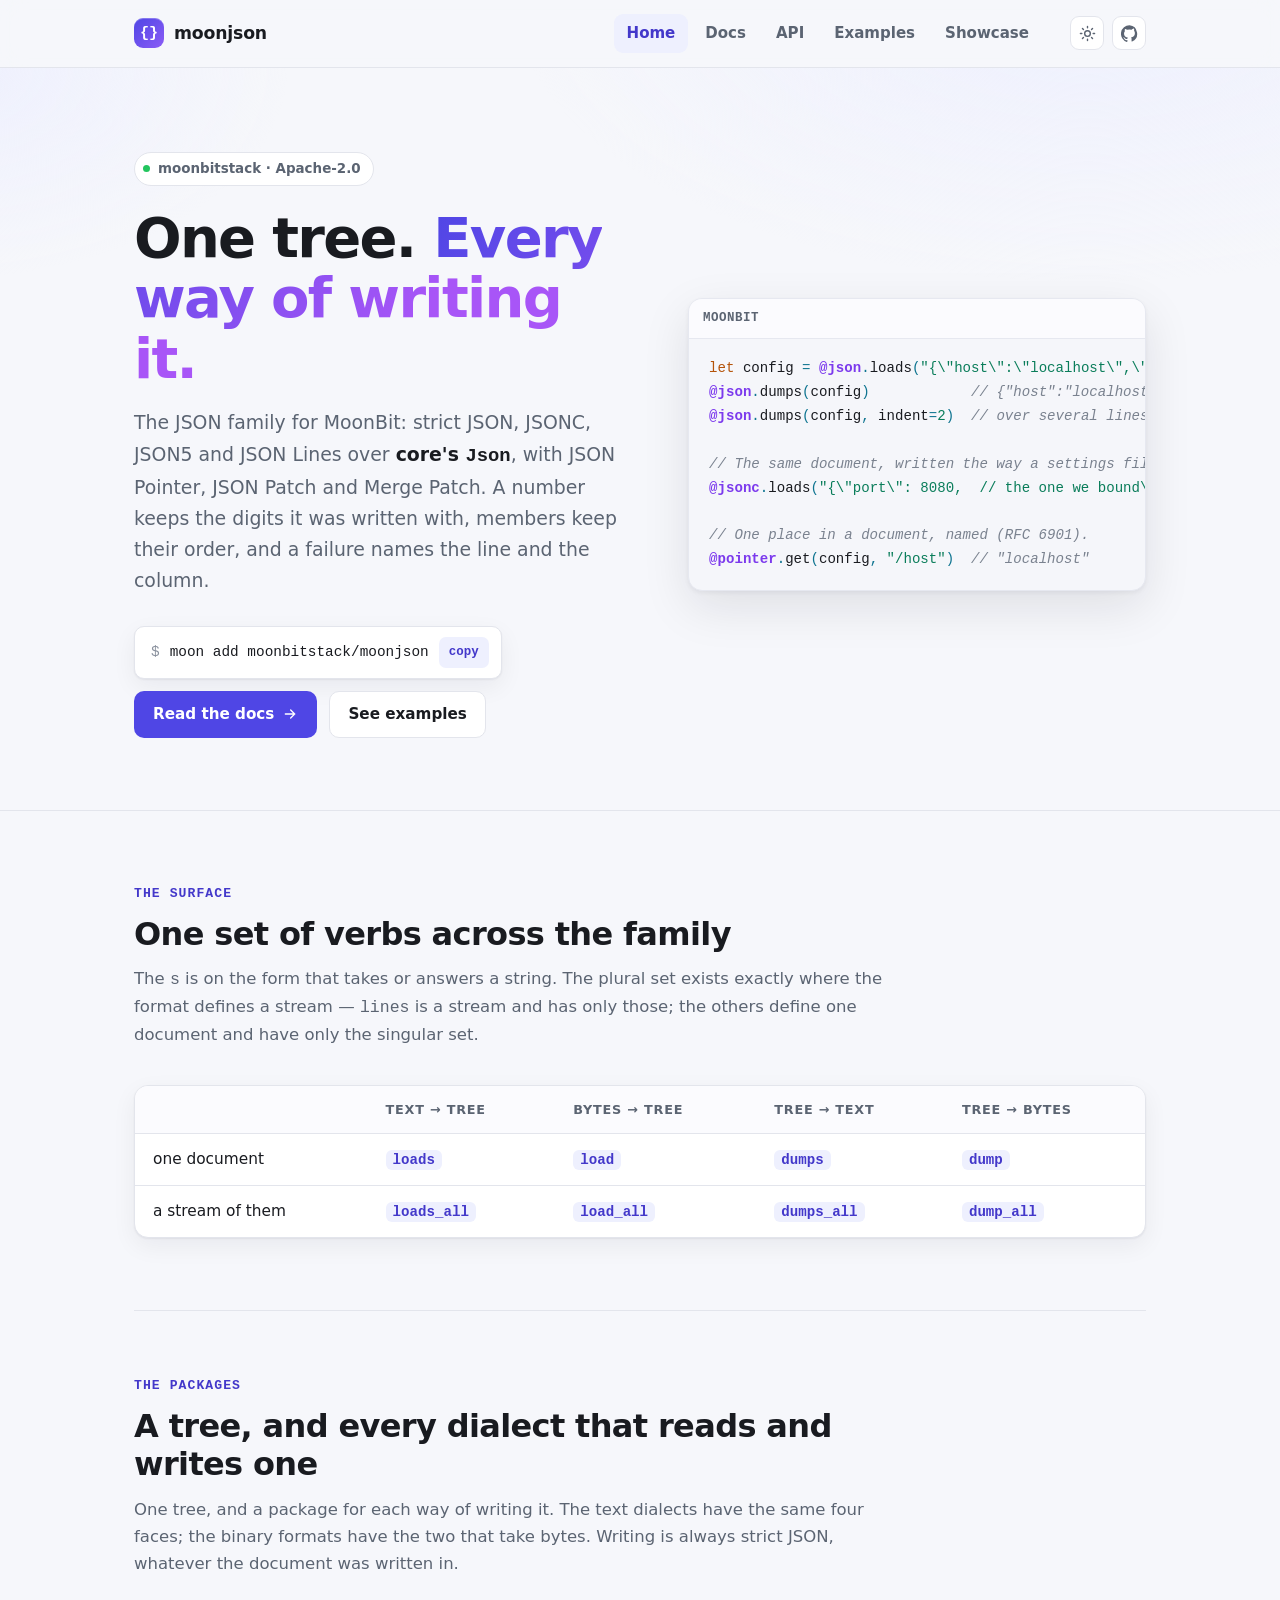
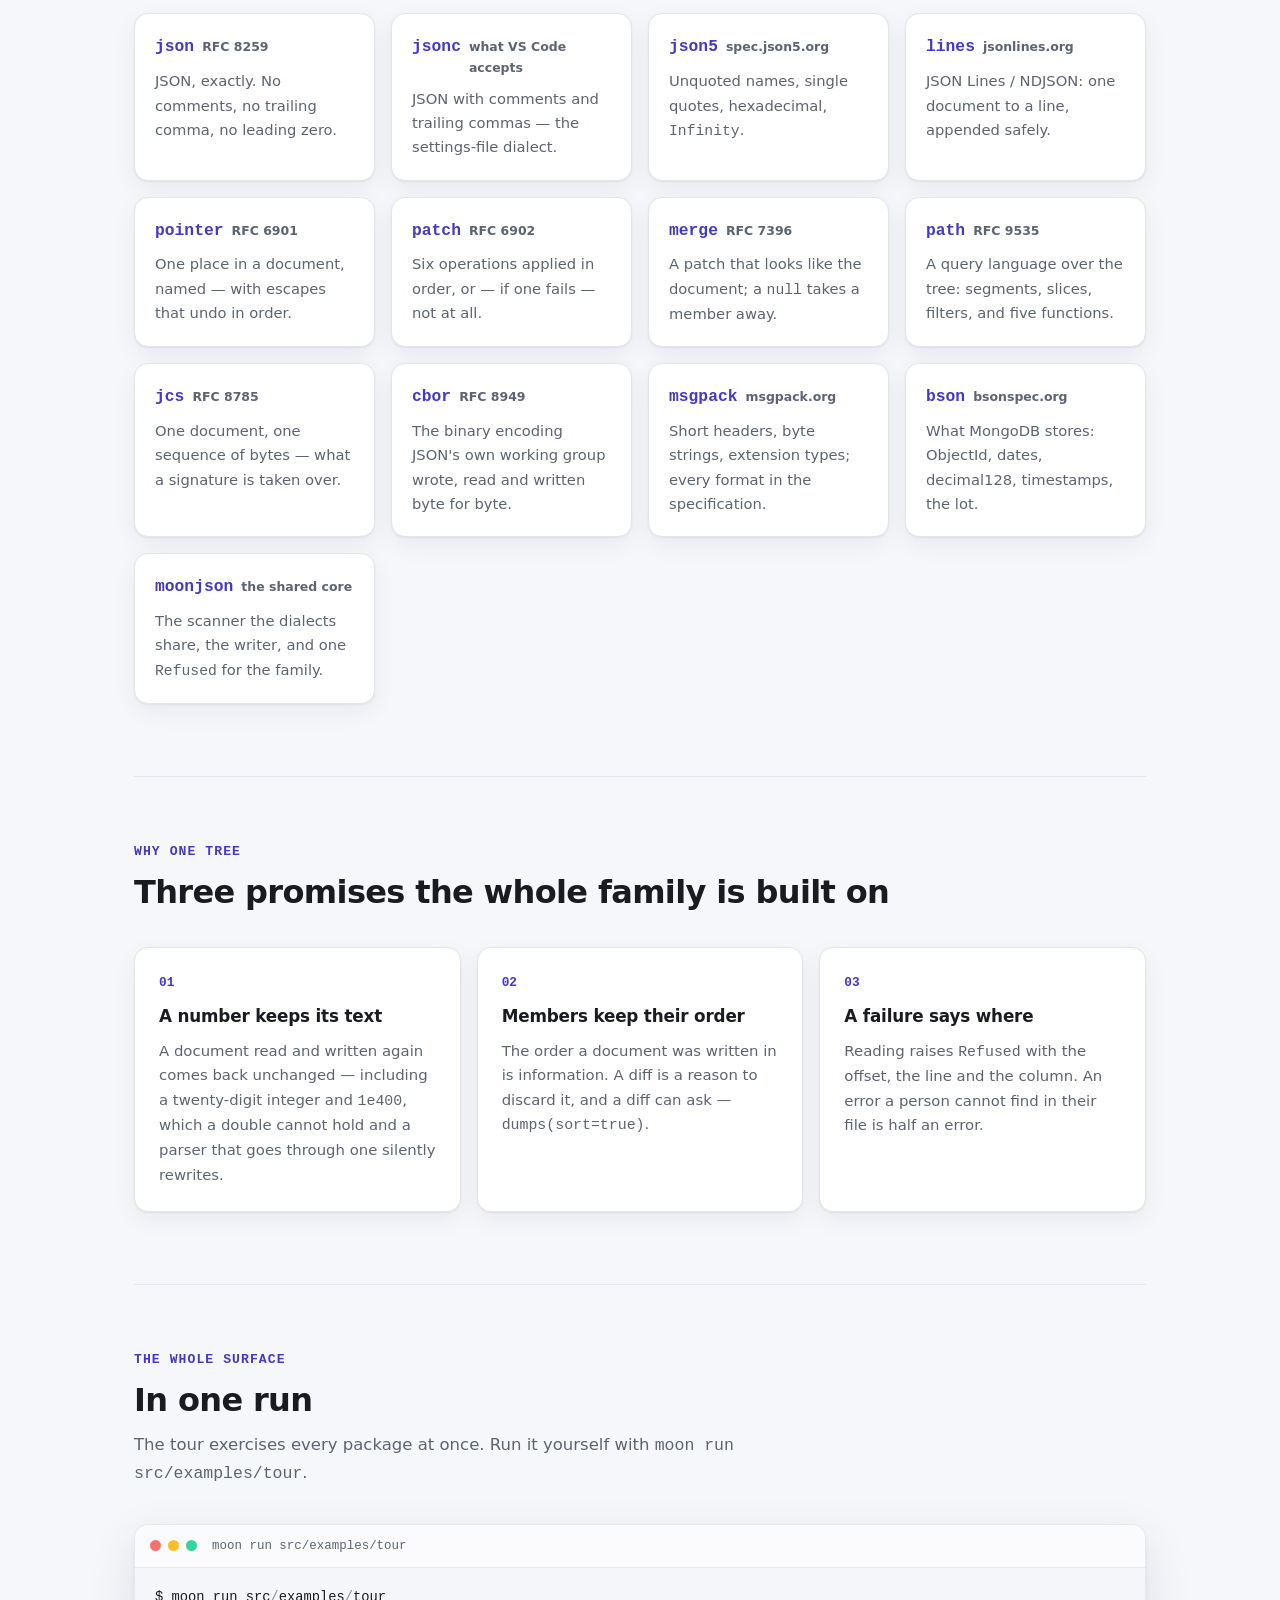
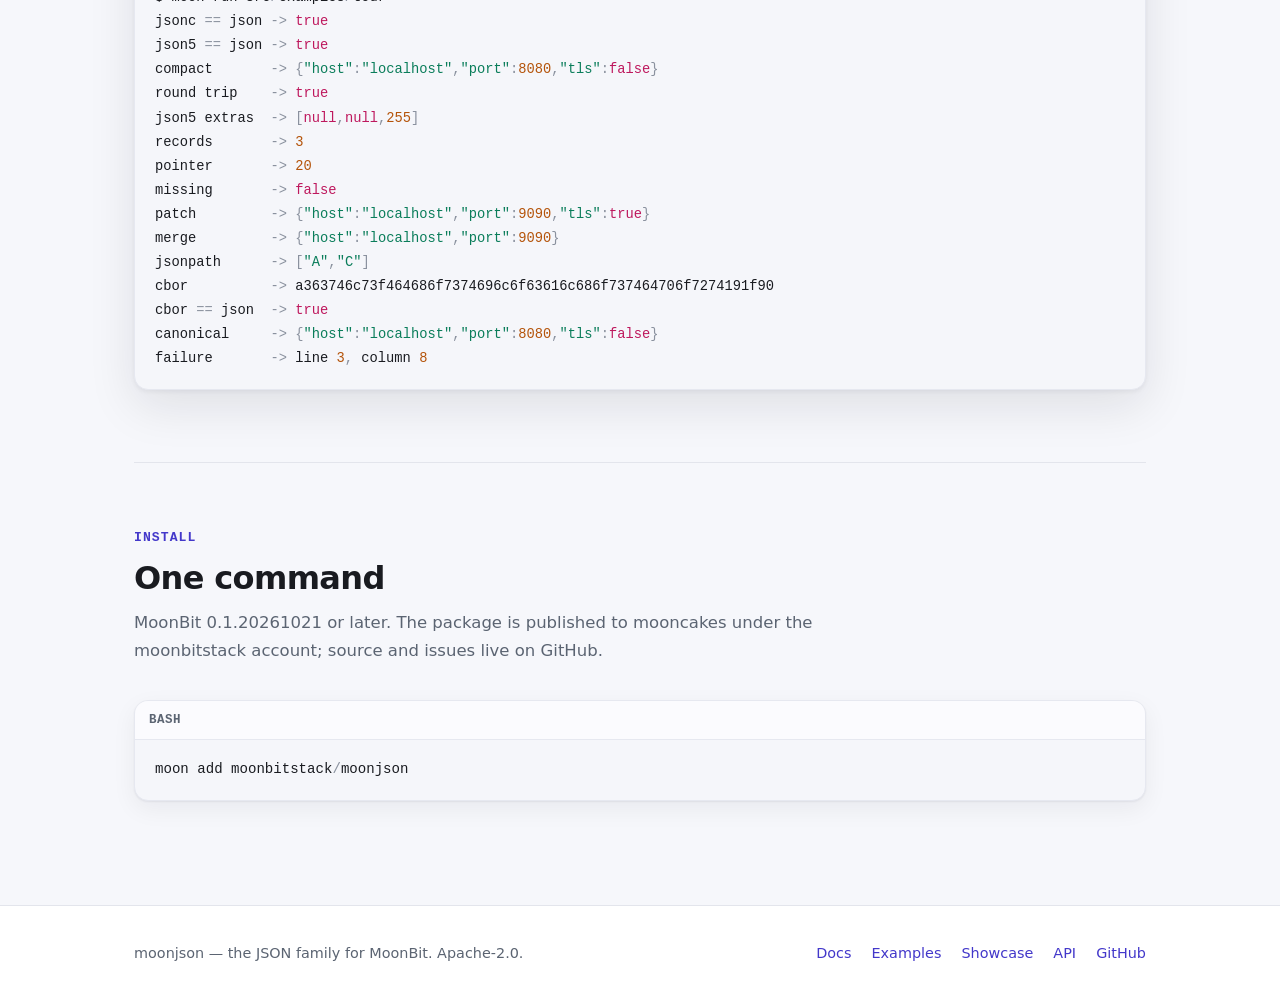
==== commit 3cda344d: "docs(moonjson): one header on every page, with API and Showcase on each. Signed-off-by: Leo Cheng (h" ====
--- a/docs/index.html
+++ b/docs/index.html
@@ -8,7 +8,7 @@
       name="description"
       content="moonjson is the JSON family for MoonBit: RFC 8259 JSON, JSONC, JSON5 and JSON Lines over one data model, with JSON Pointer, JSON Patch and Merge Patch, and failures that name the line and column."
     />
-    <link rel="stylesheet" href="assets/style.css" />
+    <link rel="stylesheet" href="assets/style.css?v=4" />
     <link
       rel="icon"
       href="data:image/svg+xml,%3Csvg xmlns='http://www.w3.org/2000/svg' viewBox='0 0 32 32'%3E%3Crect width='32' height='32' rx='8' fill='%234f46e5'/%3E%3Ctext x='16' y='22' font-family='monospace' font-size='16' font-weight='bold' fill='white' text-anchor='middle'%3E%7B%7D%3C/text%3E%3C/svg%3E"
@@ -41,6 +41,7 @@
         <nav class="site-nav" aria-label="Main">
           <a href="index.html" aria-current="page">Home</a>
           <a href="docs.html">Docs</a>
+          <a href="api.html">API</a>
           <a href="examples.html">Examples</a>
           <a href="showcase.html">Showcase</a>
         </nav>
@@ -321,6 +322,6 @@
       </div>
     </footer>
 
-    <script src="assets/app.js"></script>
+    <script src="assets/app.js?v=3"></script>
   </body>
 </html>
--- a/docs/assets/style.css
+++ b/docs/assets/style.css
@@ -32,8 +32,13 @@
   --syn-punct: #8a919e;
   --syn-attr: #0e7490;
 
+  --danger: #b42318;
+  --danger-soft: #fdf2f1;
+
   --radius: 14px;
   --max: 1060px;
+
+  color-scheme: light;
 }
 
 [data-theme="dark"] {
@@ -53,6 +58,9 @@
   --shadow: 0 1px 2px rgb(0 0 0 / 40%), 0 8px 24px rgb(0 0 0 / 30%);
   --shadow-lg: 0 2px 4px rgb(0 0 0 / 40%), 0 16px 48px rgb(0 0 0 / 45%);
 
+  --danger: #f2a396;
+  --danger-soft: #2a1b1a;
+
   --syn-comment: #6f7887;
   --syn-string: #6ee7b7;
   --syn-number: #fbbf24;
@@ -60,6 +68,8 @@
   --syn-literal: #f9a8d4;
   --syn-punct: #7d8595;
   --syn-attr: #67e8f9;
+
+  color-scheme: dark;
 }
 
 * {
@@ -1165,12 +1175,19 @@
 }
 .controls select {
   font: inherit;
-  font-size: 0.86rem;
-  padding: 4px 8px;
-  border: 1px solid var(--border);
+  font-size: 0.9rem;
+  padding: 6px 10px;
+  border: 1px solid var(--border-strong);
   border-radius: 8px;
   background: var(--surface);
   color: var(--text);
+  cursor: pointer;
+}
+.controls input[type="checkbox"] {
+  width: 16px;
+  height: 16px;
+  accent-color: var(--accent);
+  cursor: pointer;
 }
 .demo-grid {
   display: grid;
@@ -1202,3 +1219,183 @@
     grid-template-columns: minmax(0, 1fr);
   }
 }
+
+.doc-input {
+  display: block;
+  width: 100%;
+  min-height: 240px;
+  margin: 0 0 28px;
+  padding: 18px 20px;
+  border: 1px solid var(--code-border);
+  border-radius: var(--radius);
+  background: var(--code-bg);
+  color: var(--text);
+  font-family: var(--font-mono);
+  font-size: 0.98rem;
+  line-height: 1.7;
+  tab-size: 2;
+  resize: vertical;
+}
+.doc-input:focus {
+  border-color: var(--accent);
+  outline: 2px solid color-mix(in srgb, var(--accent) 40%, transparent);
+  outline-offset: 2px;
+}
+
+/* ---------- dropdown ---------- */
+
+/* A native <select> is drawn by the operating system: its popup ignores the
+   page's colours, so it looks pasted on. This is the same control with our own
+   surface, border and shadow, and it keeps the roles a screen reader needs. */
+
+.field {
+  display: inline-flex;
+  align-items: center;
+  gap: 8px;
+}
+
+.field-label {
+  font-size: 0.86rem;
+  color: var(--muted);
+}
+
+.dropdown {
+  position: relative;
+  display: inline-block;
+}
+
+.dropdown-trigger {
+  display: inline-flex;
+  align-items: center;
+  gap: 10px;
+  min-width: 84px;
+  padding: 6px 10px 6px 12px;
+  border: 1px solid var(--border-strong);
+  border-radius: 10px;
+  background: var(--surface);
+  color: var(--text);
+  font: inherit;
+  font-size: 0.86rem;
+  font-variant-numeric: tabular-nums;
+  cursor: pointer;
+}
+
+.dropdown-trigger:hover {
+  border-color: color-mix(in srgb, var(--accent) 45%, var(--border-strong));
+}
+
+.dropdown-trigger:focus-visible {
+  outline: 2px solid var(--accent);
+  outline-offset: 2px;
+}
+
+.dropdown-trigger .chevron {
+  margin-left: auto;
+  opacity: 0.55;
+  transition: transform 0.15s ease;
+}
+
+.dropdown[data-open="true"] .chevron {
+  transform: rotate(180deg);
+}
+
+.dropdown-menu {
+  position: absolute;
+  z-index: 30;
+  top: calc(100% + 6px);
+  left: 0;
+  min-width: 100%;
+  margin: 0;
+  padding: 5px;
+  list-style: none;
+  border: 1px solid var(--border-strong);
+  border-radius: 12px;
+  background: var(--surface);
+  box-shadow:
+    0 18px 40px -18px rgb(2 6 23 / 55%),
+    0 2px 6px rgb(2 6 23 / 16%);
+}
+
+.dropdown-menu[hidden] {
+  display: none;
+}
+
+.dropdown-menu li {
+  display: flex;
+  align-items: center;
+  justify-content: space-between;
+  gap: 16px;
+  padding: 7px 10px;
+  border-radius: 8px;
+  color: var(--text);
+  font-size: 0.86rem;
+  font-variant-numeric: tabular-nums;
+  cursor: pointer;
+}
+
+.dropdown-menu li:hover,
+.dropdown-menu li.is-active {
+  background: var(--accent-soft);
+}
+
+.dropdown-menu li[aria-selected="true"] {
+  color: var(--accent-text);
+  font-weight: 600;
+}
+
+.dropdown-menu li .tick {
+  opacity: 0;
+}
+
+.dropdown-menu li[aria-selected="true"] .tick {
+  opacity: 1;
+}
+
+@media (prefers-reduced-motion: reduce) {
+  .dropdown-trigger .chevron {
+    transition: none;
+  }
+}
+
+/* While "tabs" is checked the count has no effect; say so quietly. */
+.field[data-muted="true"] {
+  opacity: 0.45;
+}
+
+.dropdown[data-open="true"] .dropdown-trigger {
+  border-color: var(--accent);
+}
+
+/* ---------- the document's reader ---------- */
+
+.doc-tools {
+  display: flex;
+  flex-wrap: wrap;
+  align-items: center;
+  gap: 10px;
+  margin: -10px 0 26px;
+  font-size: 0.86rem;
+  color: var(--muted);
+}
+
+.reader-hint {
+  font-size: 0.82rem;
+  color: var(--muted);
+}
+
+/* ---------- a refused document ---------- */
+
+/* The sentence comes from Refused::message: it already names the line and the
+   column, so the box only has to colour it. */
+pre.is-refused {
+  color: var(--danger);
+}
+
+.code-card.is-refused {
+  border-color: color-mix(in srgb, var(--danger) 45%, var(--code-border));
+  background: var(--danger-soft);
+}
+
+.code-card.is-refused .bar {
+  color: var(--danger);
+}
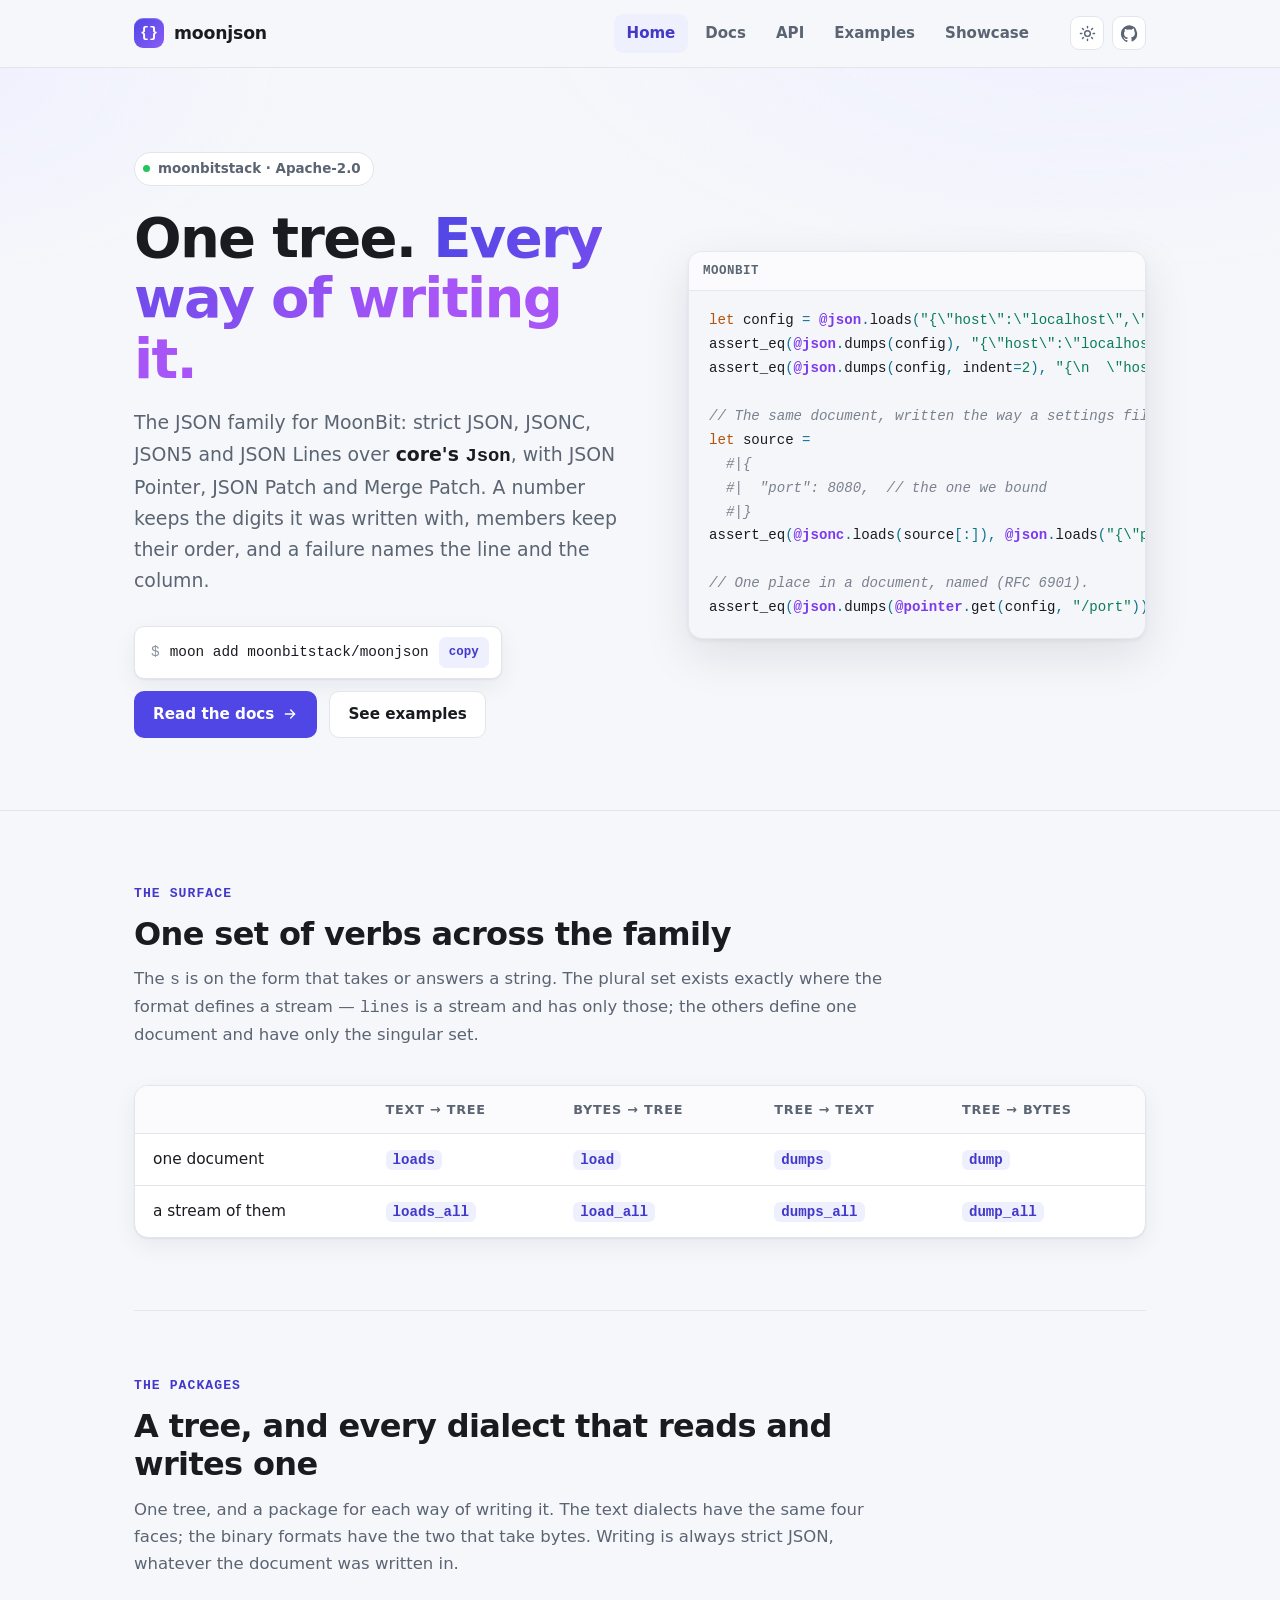
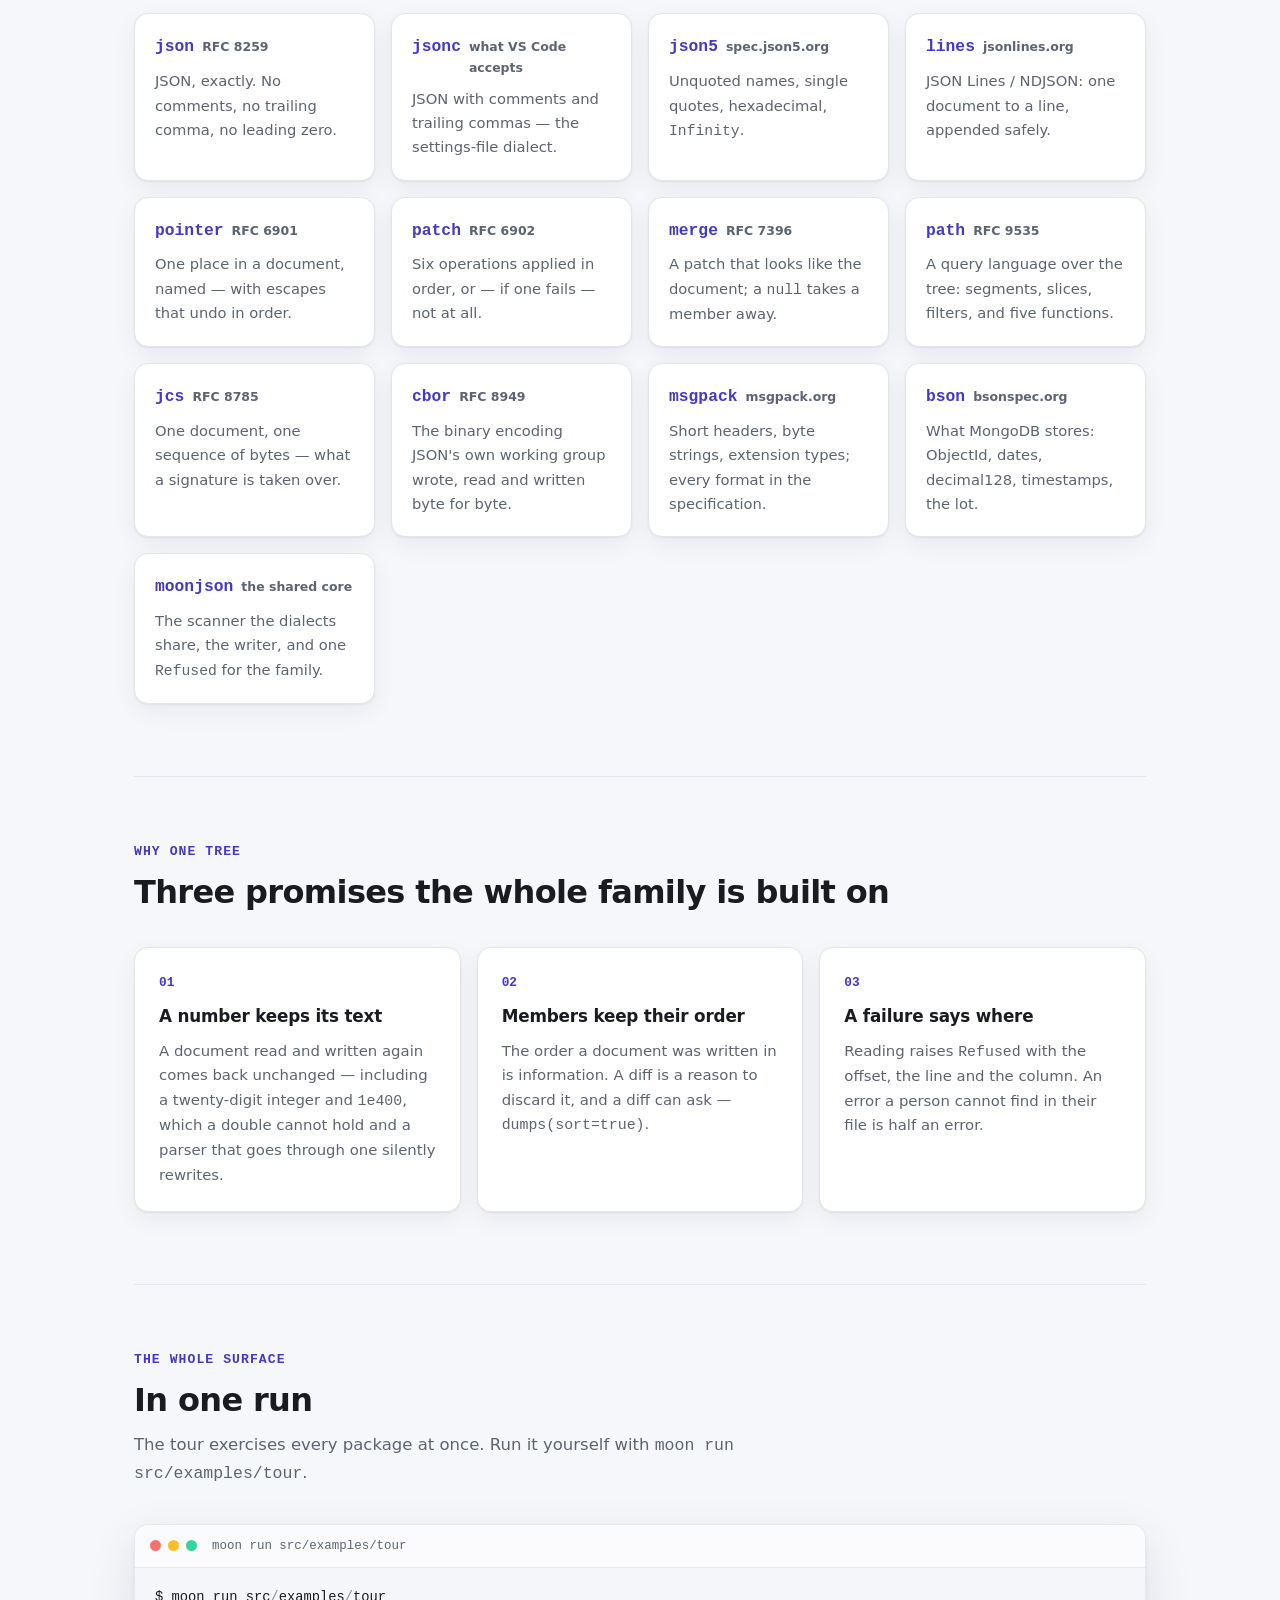
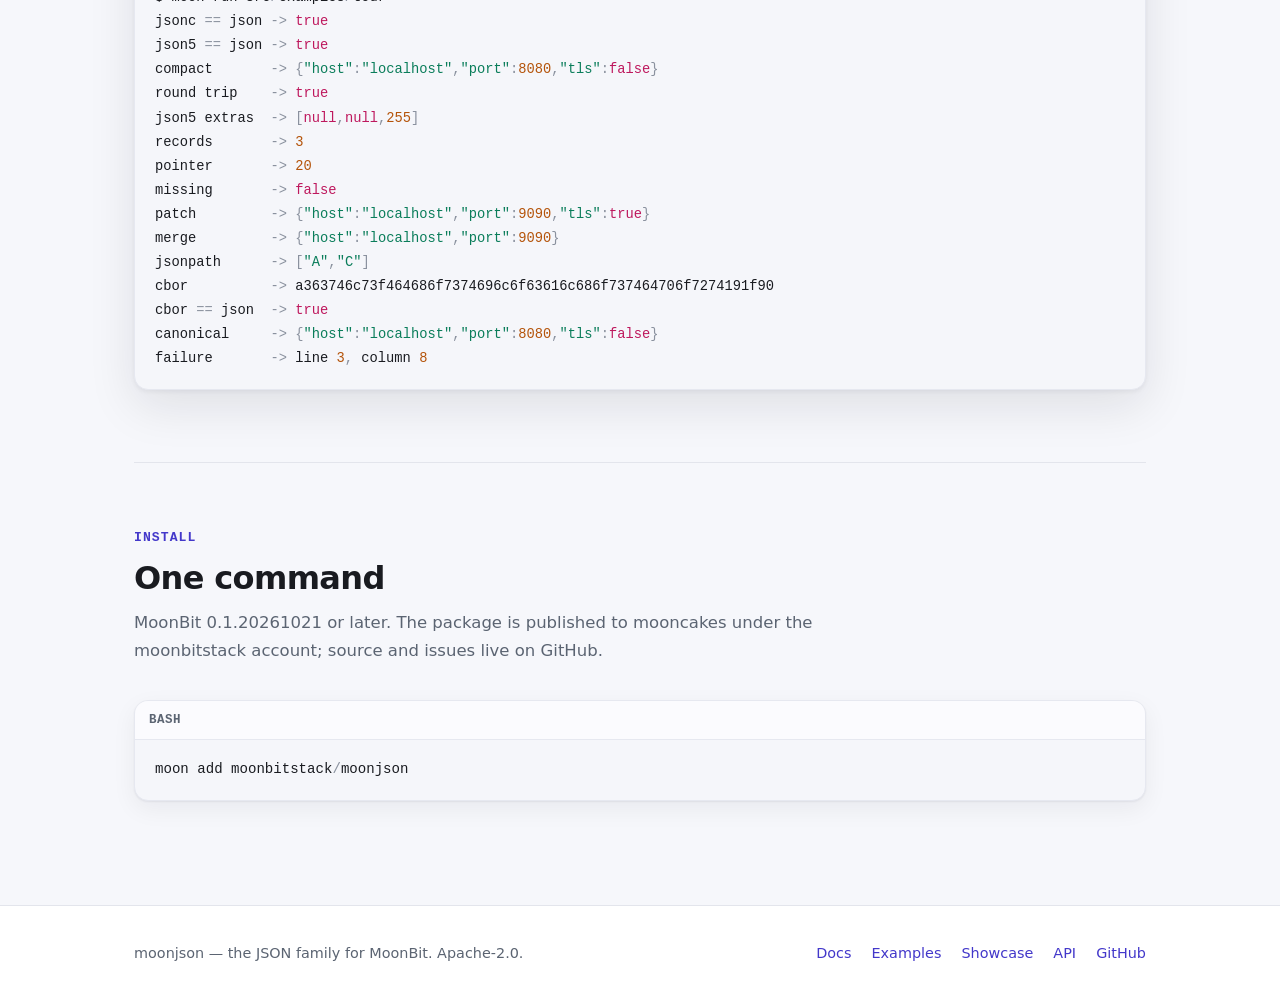
==== commit 7c642513: "docs(moonjson): the pages show the code the README was checked against. The guide's cards carried th" ====
--- a/docs/index.html
+++ b/docs/index.html
@@ -9,6 +9,7 @@
       content="moonjson is the JSON family for MoonBit: RFC 8259 JSON, JSONC, JSON5 and JSON Lines over one data model, with JSON Pointer, JSON Patch and Merge Patch, and failures that name the line and column."
     />
     <link rel="stylesheet" href="assets/style.css?v=4" />
+<script type="module" src="assets/scrollbar.js"></script>
     <link
       rel="icon"
       href="data:image/svg+xml,%3Csvg xmlns='http://www.w3.org/2000/svg' viewBox='0 0 32 32'%3E%3Crect width='32' height='32' rx='8' fill='%234f46e5'/%3E%3Ctext x='16' y='22' font-family='monospace' font-size='16' font-weight='bold' fill='white' text-anchor='middle'%3E%7B%7D%3C/text%3E%3C/svg%3E"
@@ -102,14 +103,18 @@
           <div class="code-card" aria-label="A first look">
             <div class="bar"><span class="lang">moonbit</span><span class="spacer"></span></div>
             <pre data-lang="moonbit">let config = @json.loads("{\"host\":\"localhost\",\"port\":8080}")
-@json.dumps(config)            // {"host":"localhost","port":8080}
-@json.dumps(config, indent=2)  // over several lines
+assert_eq(@json.dumps(config), "{\"host\":\"localhost\",\"port\":8080}")
+assert_eq(@json.dumps(config, indent=2), "{\n  \"host\": \"localhost\",\n  \"port\": 8080\n}")
 
 // The same document, written the way a settings file is written.
-@jsonc.loads("{\"port\": 8080,  // the one we bound\n}")
+let source =
+  #|{
+  #|  "port": 8080,  // the one we bound
+  #|}
+assert_eq(@jsonc.loads(source[:]), @json.loads("{\"port\":8080}"))
 
 // One place in a document, named (RFC 6901).
-@pointer.get(config, "/host")  // "localhost"</pre>
+assert_eq(@json.dumps(@pointer.get(config, "/port")), "8080")</pre>
           </div>
         </div>
       </div>
--- a/docs/assets/style.css
+++ b/docs/assets/style.css
@@ -1399,3 +1399,12 @@
 .code-card.is-refused .bar {
   color: var(--danger);
 }
+
+/* The page scroll bar shows while the page moves or under the pointer and
+   hides a moment after; it keeps its place, so nothing shifts. */
+@supports selector(::-webkit-scrollbar) {
+  html:not(.scrolling)::-webkit-scrollbar-thumb { background: transparent; border-color: transparent; box-shadow: none; }
+}
+@supports not selector(::-webkit-scrollbar) {
+  html:not(.scrolling) { scrollbar-color: transparent transparent; }
+}
